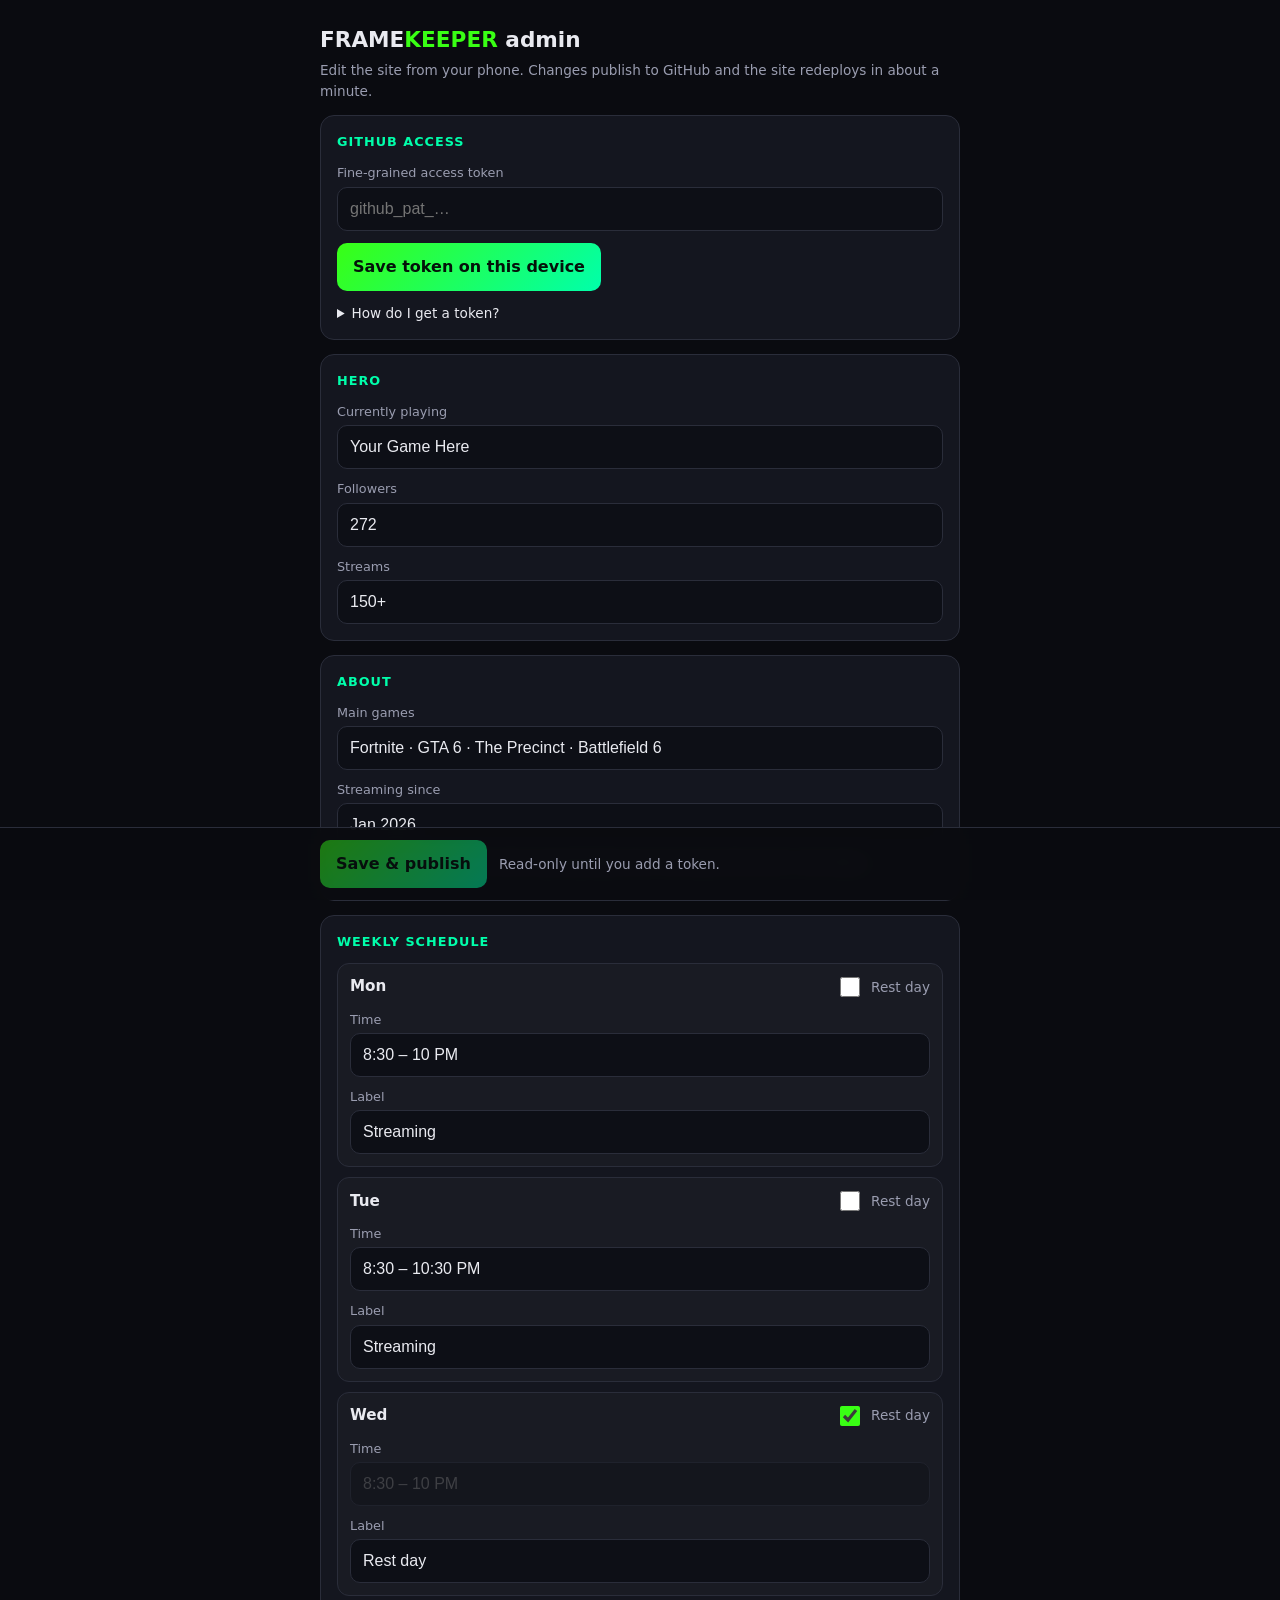
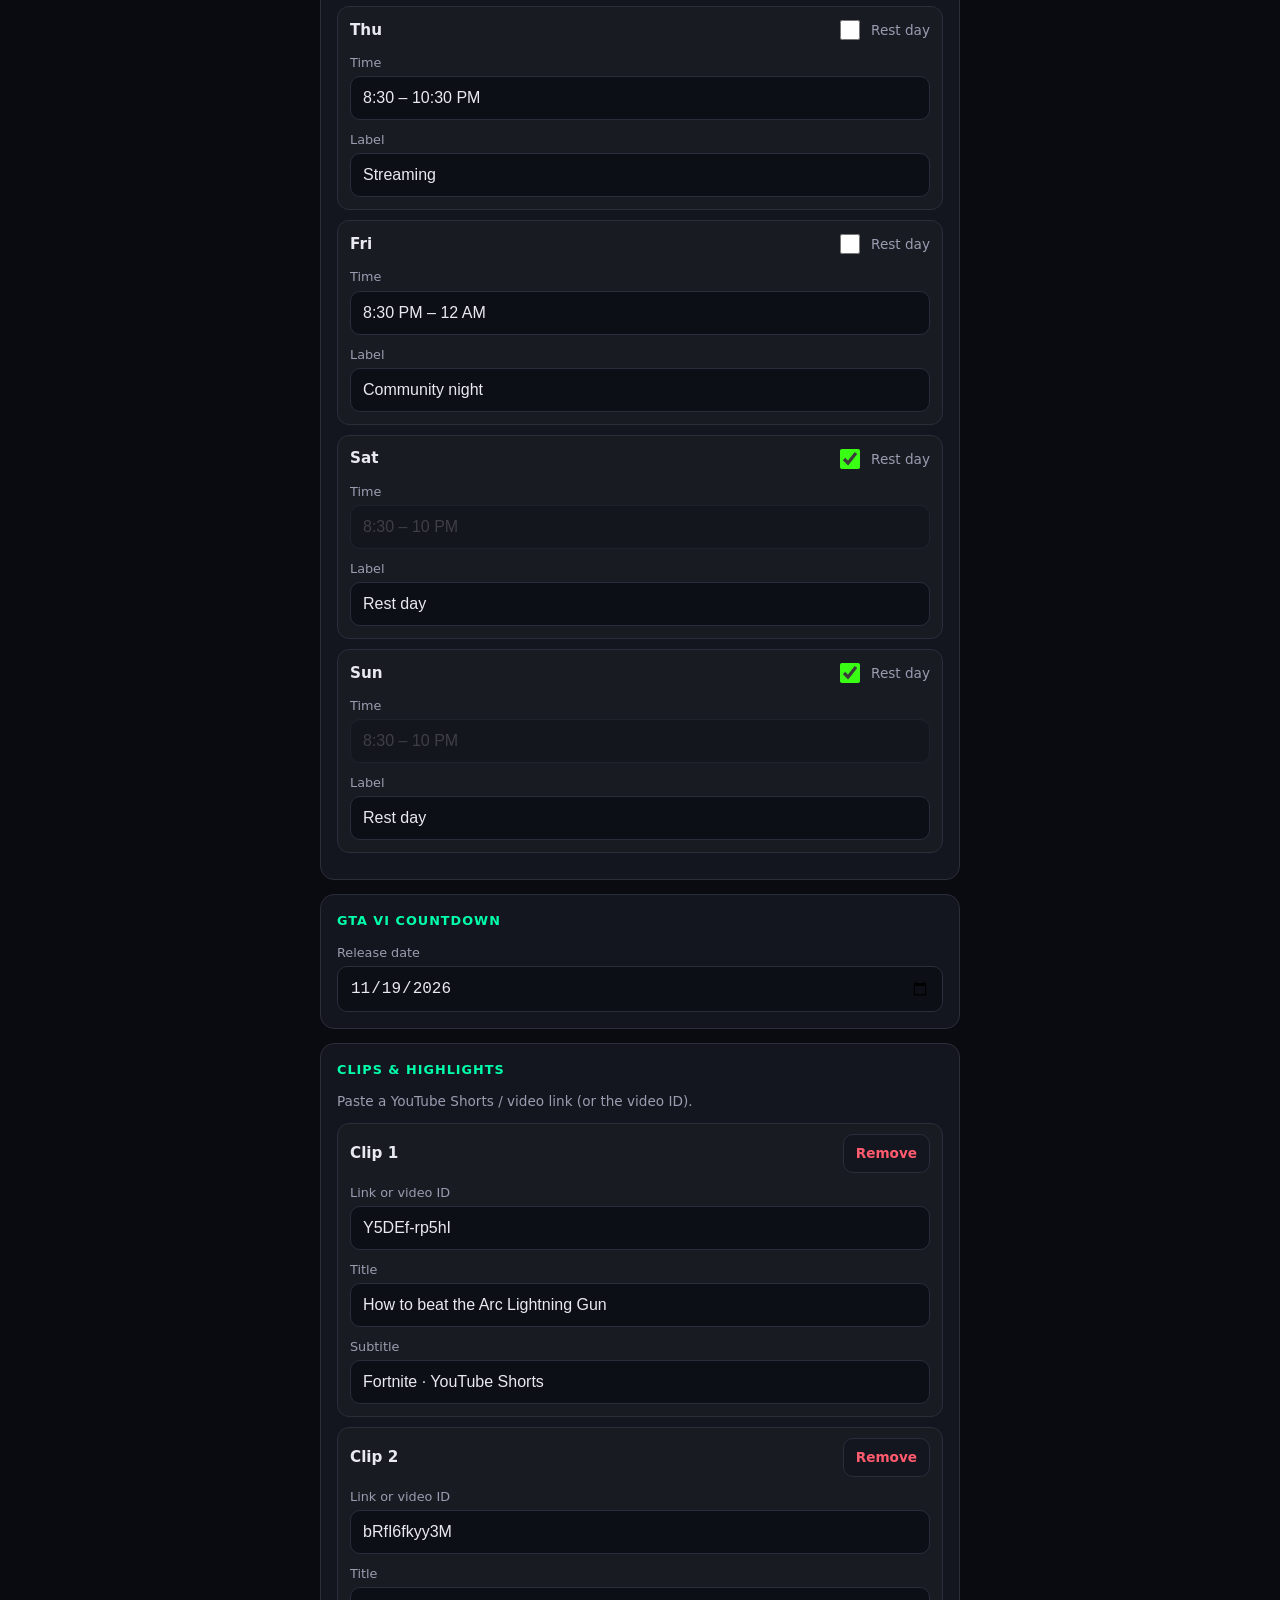
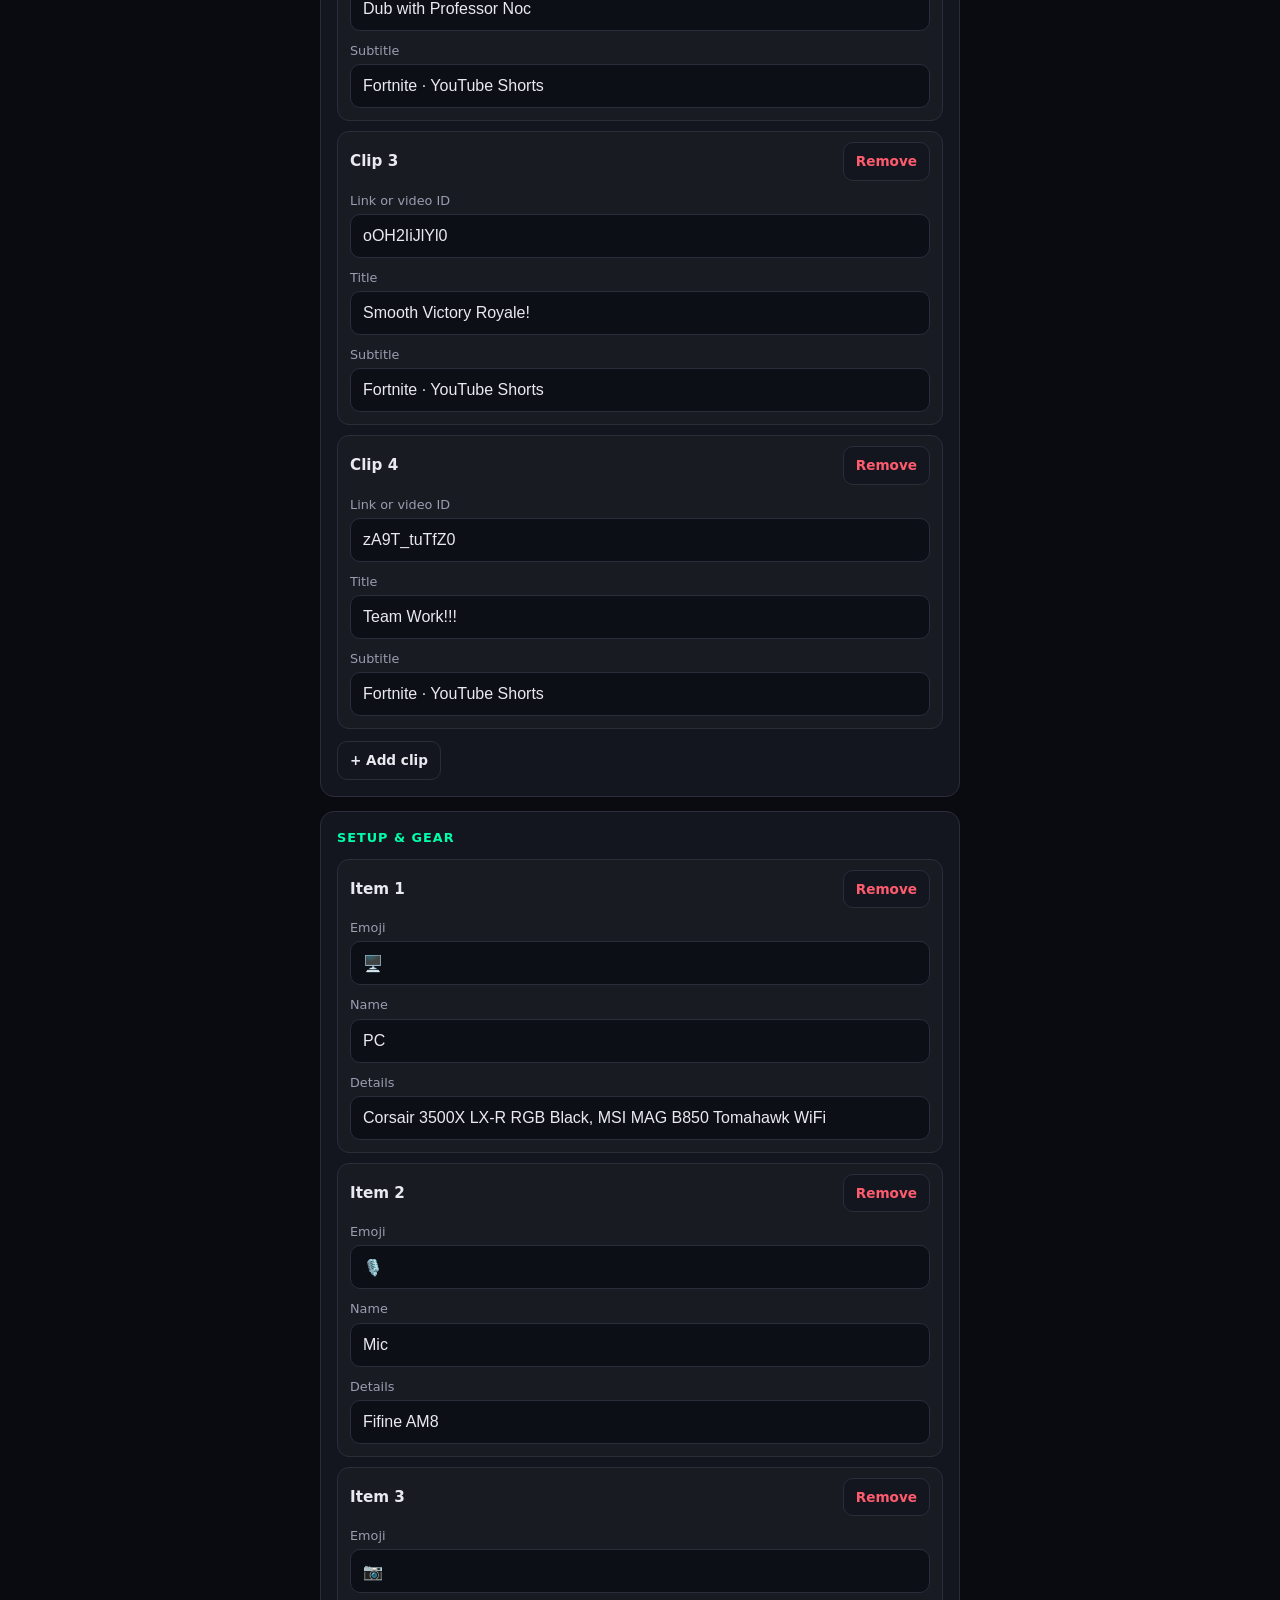
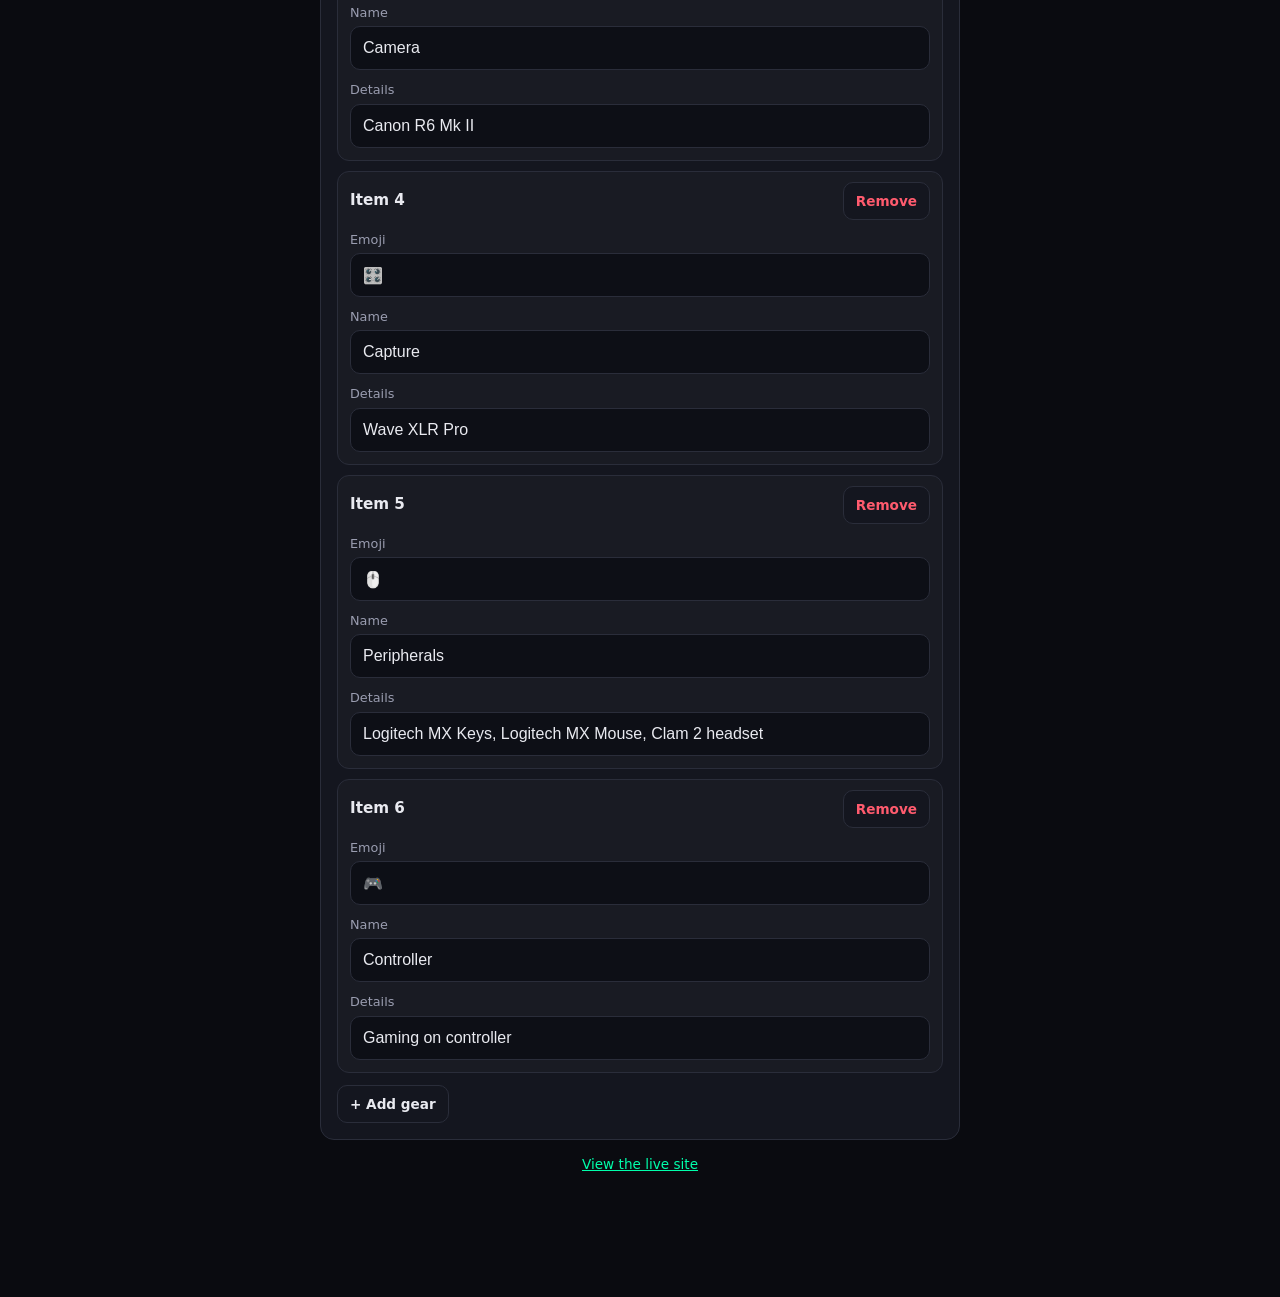
==== streamer-site/admin.html @ 4d2f7031 "Add phone admin page and data-driven content Move editable content (followers, schedule, games, clip" ====
<!DOCTYPE html>
<html lang="en">
<head>
<meta charset="UTF-8">
<meta name="viewport" content="width=device-width, initial-scale=1, viewport-fit=cover">
<meta name="robots" content="noindex, nofollow">
<meta name="theme-color" content="#0a0b10">
<meta name="apple-mobile-web-app-capable" content="yes">
<meta name="apple-mobile-web-app-title" content="FK Admin">
<link rel="icon" href="data:,">
<title>Framekeeper Admin</title>
<style>
  :root {
    --bg: #0a0b10; --card: #14161f; --border: #2a2d3a; --text: #e9eaf0; --dim: #9a9db0;
    --accent: #39ff14; --accent2: #00ffab; --danger: #ff5b6e;
  }
  * { box-sizing: border-box; }
  body {
    margin: 0; background: var(--bg); color: var(--text);
    font-family: system-ui, -apple-system, 'Segoe UI', Roboto, sans-serif; line-height: 1.5;
    padding: 16px 16px calc(110px + env(safe-area-inset-bottom));
  }
  main { max-width: 640px; margin: 0 auto; }
  h1 { font-size: 1.35rem; margin: 8px 0 4px; }
  h1 span { color: var(--accent); }
  h2 { font-size: 0.8rem; text-transform: uppercase; letter-spacing: 1px; color: var(--accent2); margin: 0 0 12px; }
  p.hint { color: var(--dim); font-size: 0.85rem; margin: 4px 0 12px; }
  section.card {
    background: var(--card); border: 1px solid var(--border); border-radius: 14px;
    padding: 16px; margin: 14px 0;
  }
  label { display: block; font-size: 0.8rem; color: var(--dim); margin: 10px 0 4px; }
  input[type=text], input[type=password], input[type=date] {
    width: 100%; padding: 12px; font-size: 16px; color: var(--text);
    background: #0d0f16; border: 1px solid var(--border); border-radius: 10px;
  }
  input:focus { outline: 2px solid var(--accent); outline-offset: 0; border-color: transparent; }
  input:disabled { opacity: 0.4; }
  .row {
    border: 1px solid var(--border); border-radius: 12px; padding: 10px 12px 12px; margin: 10px 0;
    background: rgba(255,255,255,0.02);
  }
  .row-head { display: flex; align-items: center; justify-content: space-between; gap: 10px; }
  .row-head strong { font-size: 0.95rem; }
  .toggle { display: flex; align-items: center; gap: 8px; font-size: 0.85rem; color: var(--dim); margin: 0; }
  .toggle input { width: 20px; height: 20px; accent-color: var(--accent); }
  button {
    font: inherit; font-weight: 600; border-radius: 10px; padding: 12px 16px; cursor: pointer;
    border: 1px solid var(--border); background: var(--card); color: var(--text);
  }
  button.primary { background: linear-gradient(135deg, var(--accent), var(--accent2)); color: #04120a; border: none; }
  button.small { padding: 8px 12px; font-size: 0.85rem; }
  button.danger { color: var(--danger); }
  button:disabled { opacity: 0.45; cursor: not-allowed; }
  .actions { display: flex; gap: 10px; flex-wrap: wrap; margin-top: 12px; }
  .bar {
    position: fixed; left: 0; right: 0; bottom: 0; z-index: 10;
    background: rgba(10,11,16,0.92); backdrop-filter: blur(10px);
    border-top: 1px solid var(--border);
    padding: 12px 16px calc(12px + env(safe-area-inset-bottom));
  }
  .bar-inner { max-width: 640px; margin: 0 auto; display: flex; gap: 12px; align-items: center; }
  .bar button { flex: 0 0 auto; }
  #status { flex: 1; font-size: 0.85rem; color: var(--dim); min-height: 1.2em; }
  #status.ok { color: var(--accent); }
  #status.err { color: var(--danger); }
  details { margin-top: 12px; color: var(--dim); font-size: 0.85rem; }
  details summary { cursor: pointer; color: var(--text); }
  details ol { padding-left: 20px; }
  a { color: var(--accent2); }
  [hidden] { display: none !important; }
</style>
</head>
<body>
<main>
  <h1>FRAME<span>KEEPER</span> admin</h1>
  <p class="hint">Edit the site from your phone. Changes publish to GitHub and the site redeploys in about a minute.</p>

  <section class="card" id="auth">
    <h2>GitHub access</h2>
    <div id="auth-signed-out">
      <label for="token">Fine-grained access token</label>
      <input type="password" id="token" autocomplete="off" autocapitalize="off" spellcheck="false" placeholder="github_pat_…">
      <div class="actions">
        <button class="primary" id="save-token" type="button">Save token on this device</button>
      </div>
      <details>
        <summary>How do I get a token?</summary>
        <ol>
          <li>On GitHub: Settings → Developer settings → Personal access tokens → Fine-grained tokens → Generate new token.</li>
          <li>Repository access: <em>Only select repositories</em> → Framekeeper.</li>
          <li>Permissions → Repository permissions → <em>Contents: Read and write</em>.</li>
          <li>Pick an expiration, generate, and paste it above. It is stored only in this browser.</li>
        </ol>
      </details>
    </div>
    <div id="auth-signed-in" hidden>
      <p class="hint" style="margin:0">Token saved on this device. You can publish changes.</p>
      <div class="actions">
        <button class="small danger" id="sign-out" type="button">Remove token</button>
        <button class="small" id="reload" type="button">Reload from GitHub</button>
      </div>
    </div>
  </section>

  <form id="editor" autocomplete="off" hidden>
    <section class="card">
      <h2>Hero</h2>
      <label for="currentlyPlaying">Currently playing</label>
      <input type="text" id="currentlyPlaying">
      <label for="followers">Followers</label>
      <input type="text" id="followers" inputmode="numeric">
      <label for="streams">Streams</label>
      <input type="text" id="streams">
    </section>

    <section class="card">
      <h2>About</h2>
      <label for="mainGames">Main games</label>
      <input type="text" id="mainGames">
      <label for="streamingSince">Streaming since</label>
      <input type="text" id="streamingSince">
      <p class="hint">The “Schedule” fact is built automatically from the days that aren’t rest days.</p>
    </section>

    <section class="card">
      <h2>Weekly schedule</h2>
      <div id="schedule"></div>
    </section>

    <section class="card">
      <h2>GTA VI countdown</h2>
      <label for="releaseDate">Release date</label>
      <input type="date" id="releaseDate">
    </section>

    <section class="card">
      <h2>Clips &amp; highlights</h2>
      <p class="hint">Paste a YouTube Shorts / video link (or the video ID).</p>
      <div id="clips"></div>
      <div class="actions"><button class="small" type="button" id="add-clip">+ Add clip</button></div>
    </section>

    <section class="card">
      <h2>Setup &amp; gear</h2>
      <div id="gear"></div>
      <div class="actions"><button class="small" type="button" id="add-gear">+ Add gear</button></div>
    </section>
  </form>

  <p class="hint" style="text-align:center"><a href="index.html">View the live site</a></p>
</main>

<div class="bar">
  <div class="bar-inner">
    <button class="primary" id="publish" type="button" disabled>Save &amp; publish</button>
    <div id="status" role="status" aria-live="polite"></div>
  </div>
</div>

<script>
const CONFIG = {
  owner: 'rubylaken-sudo',
  repo: 'Framekeeper',
  branch: 'main',
  path: 'streamer-site/site-data.json'
};
const TOKEN_KEY = 'fk_admin_token';
const API_URL = `https://api.github.com/repos/${CONFIG.owner}/${CONFIG.repo}/contents/${CONFIG.path}`;
const DAYS = ['Mon', 'Tue', 'Wed', 'Thu', 'Fri', 'Sat', 'Sun'];

const $ = (id) => document.getElementById(id);
let data = null;

function getToken() {
  try { return localStorage.getItem(TOKEN_KEY) || ''; } catch (e) { return ''; }
}
function setToken(value) {
  try {
    if (value) localStorage.setItem(TOKEN_KEY, value); else localStorage.removeItem(TOKEN_KEY);
  } catch (e) { /* storage unavailable */ }
}

function setStatus(message, kind) {
  const el = $('status');
  el.textContent = message || '';
  el.className = kind || '';
}

function b64encode(text) {
  const bytes = new TextEncoder().encode(text);
  let bin = '';
  bytes.forEach((b) => { bin += String.fromCharCode(b); });
  return btoa(bin);
}
function b64decode(b64) {
  const bin = atob(b64.replace(/\s/g, ''));
  const bytes = Uint8Array.from(bin, (c) => c.charCodeAt(0));
  return new TextDecoder().decode(bytes);
}

function ghHeaders(token) {
  return {
    Accept: 'application/vnd.github+json',
    Authorization: `Bearer ${token}`,
    'X-GitHub-Api-Version': '2022-11-28'
  };
}

async function explainError(res) {
  if (res.status === 401) return 'GitHub rejected the token (expired or wrong). Remove it and add a new one.';
  if (res.status === 403 || res.status === 404) {
    return 'The token can’t access this repo. It needs “Contents: Read and write” on Framekeeper.';
  }
  if (res.status === 409 || res.status === 422) return 'The file changed on GitHub. Reload and try again.';
  return `GitHub error ${res.status}.`;
}

async function fetchFromGitHub(token) {
  const res = await fetch(`${API_URL}?ref=${CONFIG.branch}`, { headers: ghHeaders(token), cache: 'no-store' });
  if (!res.ok) throw new Error(await explainError(res));
  const file = await res.json();
  return JSON.parse(b64decode(file.content));
}

async function fetchPublic() {
  const res = await fetch('site-data.json', { cache: 'no-store' });
  if (!res.ok) throw new Error('Could not load site-data.json.');
  return res.json();
}

/* ---------- form <-> data ---------- */

function rowShell(title) {
  const row = document.createElement('div');
  row.className = 'row';
  const head = document.createElement('div');
  head.className = 'row-head';
  const strong = document.createElement('strong');
  strong.textContent = title;
  head.append(strong);
  row.append(head);
  return { row, head };
}

function field(labelText, value, attrs = {}) {
  const wrap = document.createElement('div');
  const label = document.createElement('label');
  label.textContent = labelText;
  const input = document.createElement('input');
  input.type = 'text';
  input.value = value || '';
  Object.entries(attrs).forEach(([k, v]) => input.setAttribute(k, v));
  wrap.append(label, input);
  return { wrap, input };
}

function renderSchedule(days) {
  const host = $('schedule');
  host.replaceChildren();
  DAYS.forEach((name) => {
    const d = days.find((x) => x.day === name) || { day: name, time: '', tag: 'Streaming', off: true };
    const { row, head } = rowShell(name);
    row.dataset.day = name;

    const toggleLabel = document.createElement('label');
    toggleLabel.className = 'toggle';
    const off = document.createElement('input');
    off.type = 'checkbox';
    off.checked = !!d.off;
    off.dataset.role = 'off';
    toggleLabel.append(off, document.createTextNode('Rest day'));
    head.append(toggleLabel);

    const time = field('Time', d.off ? '' : d.time, { 'data-role': 'time', placeholder: '8:30 – 10 PM' });
    const tag = field('Label', d.tag || (d.off ? 'Rest day' : 'Streaming'), { 'data-role': 'tag' });
    const sync = () => { time.input.disabled = off.checked; };
    off.addEventListener('change', sync);
    sync();
    row.append(time.wrap, tag.wrap);
    host.append(row);
  });
}

function renderClips(clips) {
  const host = $('clips');
  host.replaceChildren();
  clips.forEach((c) => addClipRow(c));
}

function addClipRow(c = { id: '', title: '', label: 'Fortnite · YouTube Shorts' }) {
  const host = $('clips');
  const { row, head } = rowShell(`Clip ${host.children.length + 1}`);
  row.dataset.kind = 'clip';
  const remove = document.createElement('button');
  remove.type = 'button';
  remove.className = 'small danger';
  remove.textContent = 'Remove';
  remove.addEventListener('click', () => { row.remove(); renumber(host, 'Clip'); });
  head.append(remove);

  const link = field('Link or video ID', c.id, { 'data-role': 'id', placeholder: 'https://youtube.com/shorts/…', inputmode: 'url', autocapitalize: 'off' });
  const title = field('Title', c.title, { 'data-role': 'title' });
  const label = field('Subtitle', c.label, { 'data-role': 'label' });
  row.append(link.wrap, title.wrap, label.wrap);
  host.append(row);
}

function addGearRow(g = { icon: '🎮', name: '', text: '' }) {
  const host = $('gear');
  const { row, head } = rowShell(`Item ${host.children.length + 1}`);
  row.dataset.kind = 'gear';
  const remove = document.createElement('button');
  remove.type = 'button';
  remove.className = 'small danger';
  remove.textContent = 'Remove';
  remove.addEventListener('click', () => { row.remove(); renumber(host, 'Item'); });
  head.append(remove);

  row.append(
    field('Emoji', g.icon, { 'data-role': 'icon' }).wrap,
    field('Name', g.name, { 'data-role': 'name' }).wrap,
    field('Details', g.text, { 'data-role': 'text' }).wrap
  );
  host.append(row);
}

function renumber(host, prefix) {
  Array.from(host.children).forEach((row, i) => {
    row.querySelector('.row-head strong').textContent = `${prefix} ${i + 1}`;
  });
}

function renderGear(items) {
  $('gear').replaceChildren();
  items.forEach((g) => addGearRow(g));
}

function fillForm(d) {
  $('currentlyPlaying').value = d.currentlyPlaying || '';
  $('followers').value = (d.stats && d.stats.followers) || '';
  $('streams').value = (d.stats && d.stats.streams) || '';
  $('mainGames').value = (d.facts && d.facts.mainGames) || '';
  $('streamingSince').value = (d.facts && d.facts.streamingSince) || '';
  $('releaseDate').value = (d.gta6 && d.gta6.releaseDate) || '';
  renderSchedule(d.schedule || []);
  renderClips(d.clips || []);
  renderGear(d.gear || []);
}

function parseVideoId(input) {
  const value = input.trim();
  if (!value) return '';
  const patterns = [
    /youtube\.com\/shorts\/([\w-]{6,})/i,
    /[?&]v=([\w-]{6,})/i,
    /youtu\.be\/([\w-]{6,})/i
  ];
  for (const p of patterns) {
    const m = value.match(p);
    if (m) return m[1];
  }
  return /^[\w-]{6,}$/.test(value) ? value : '';
}

function collectForm() {
  const schedule = Array.from($('schedule').children).map((row) => {
    const off = row.querySelector('[data-role=off]').checked;
    const time = row.querySelector('[data-role=time]').value.trim();
    const tag = row.querySelector('[data-role=tag]').value.trim();
    return {
      day: row.dataset.day,
      time: off ? 'Off' : time,
      tag: tag || (off ? 'Rest day' : 'Streaming'),
      off
    };
  });

  const clips = [];
  const badClips = [];
  Array.from($('clips').children).forEach((row, i) => {
    const raw = row.querySelector('[data-role=id]').value;
    const title = row.querySelector('[data-role=title]').value.trim();
    const label = row.querySelector('[data-role=label]').value.trim();
    if (!raw.trim() && !title) return;
    const id = parseVideoId(raw);
    if (!id) { badClips.push(i + 1); return; }
    clips.push({ id, title: title || 'Untitled clip', label: label || 'YouTube Shorts' });
  });

  const gear = [];
  Array.from($('gear').children).forEach((row) => {
    const name = row.querySelector('[data-role=name]').value.trim();
    const text = row.querySelector('[data-role=text]').value.trim();
    const icon = row.querySelector('[data-role=icon]').value.trim();
    if (!name && !text) return;
    gear.push({ icon: icon || '🎮', name, text });
  });

  return {
    result: {
      currentlyPlaying: $('currentlyPlaying').value.trim(),
      stats: { followers: $('followers').value.trim(), streams: $('streams').value.trim() },
      facts: { mainGames: $('mainGames').value.trim(), streamingSince: $('streamingSince').value.trim() },
      schedule,
      gta6: { releaseDate: $('releaseDate').value },
      clips,
      gear
    },
    badClips
  };
}

/* ---------- publish ---------- */

async function publish() {
  const token = getToken();
  if (!token) { setStatus('Add your GitHub token first.', 'err'); return; }

  const { result, badClips } = collectForm();
  if (badClips.length) { setStatus(`Clip ${badClips.join(', ')}: couldn’t find a video ID in that link.`, 'err'); return; }
  if (!result.stats.followers) { setStatus('Followers can’t be empty.', 'err'); return; }
  if (!result.gta6.releaseDate) { setStatus('Pick a GTA VI release date.', 'err'); return; }

  const button = $('publish');
  button.disabled = true;
  setStatus('Publishing…');
  try {
    const current = await fetch(`${API_URL}?ref=${CONFIG.branch}`, { headers: ghHeaders(token), cache: 'no-store' });
    if (!current.ok) throw new Error(await explainError(current));
    const { sha } = await current.json();

    const body = {
      message: 'Update site content from phone admin',
      content: b64encode(JSON.stringify(result, null, 2) + '\n'),
      sha,
      branch: CONFIG.branch
    };
    const put = await fetch(API_URL, {
      method: 'PUT',
      headers: { ...ghHeaders(token), 'Content-Type': 'application/json' },
      body: JSON.stringify(body)
    });
    if (!put.ok) throw new Error(await explainError(put));
    data = result;
    setStatus('Published. The site updates in about a minute.', 'ok');
  } catch (err) {
    setStatus(err.message || 'Something went wrong.', 'err');
  } finally {
    button.disabled = !getToken();
  }
}

/* ---------- boot ---------- */

function showAuth() {
  const has = !!getToken();
  $('auth-signed-in').hidden = !has;
  $('auth-signed-out').hidden = has;
  $('publish').disabled = !has;
}

async function load() {
  setStatus('Loading…');
  try {
    data = getToken() ? await fetchFromGitHub(getToken()) : await fetchPublic();
    fillForm(data);
    $('editor').hidden = false;
    setStatus(getToken() ? '' : 'Read-only until you add a token.');
  } catch (err) {
    setStatus(err.message || 'Could not load content.', 'err');
    if (getToken()) {
      try { data = await fetchPublic(); fillForm(data); $('editor').hidden = false; } catch (e) { /* ignore */ }
    }
  }
}

$('save-token').addEventListener('click', () => {
  const value = $('token').value.trim();
  if (!value) { setStatus('Paste your token first.', 'err'); return; }
  setToken(value);
  $('token').value = '';
  showAuth();
  load();
});
$('sign-out').addEventListener('click', () => {
  setToken('');
  showAuth();
  setStatus('Token removed from this device.');
});
$('reload').addEventListener('click', load);
$('publish').addEventListener('click', publish);
$('add-clip').addEventListener('click', () => addClipRow());
$('add-gear').addEventListener('click', () => addGearRow());
$('editor').addEventListener('submit', (e) => e.preventDefault());

showAuth();
load();
</script>
</body>
</html>
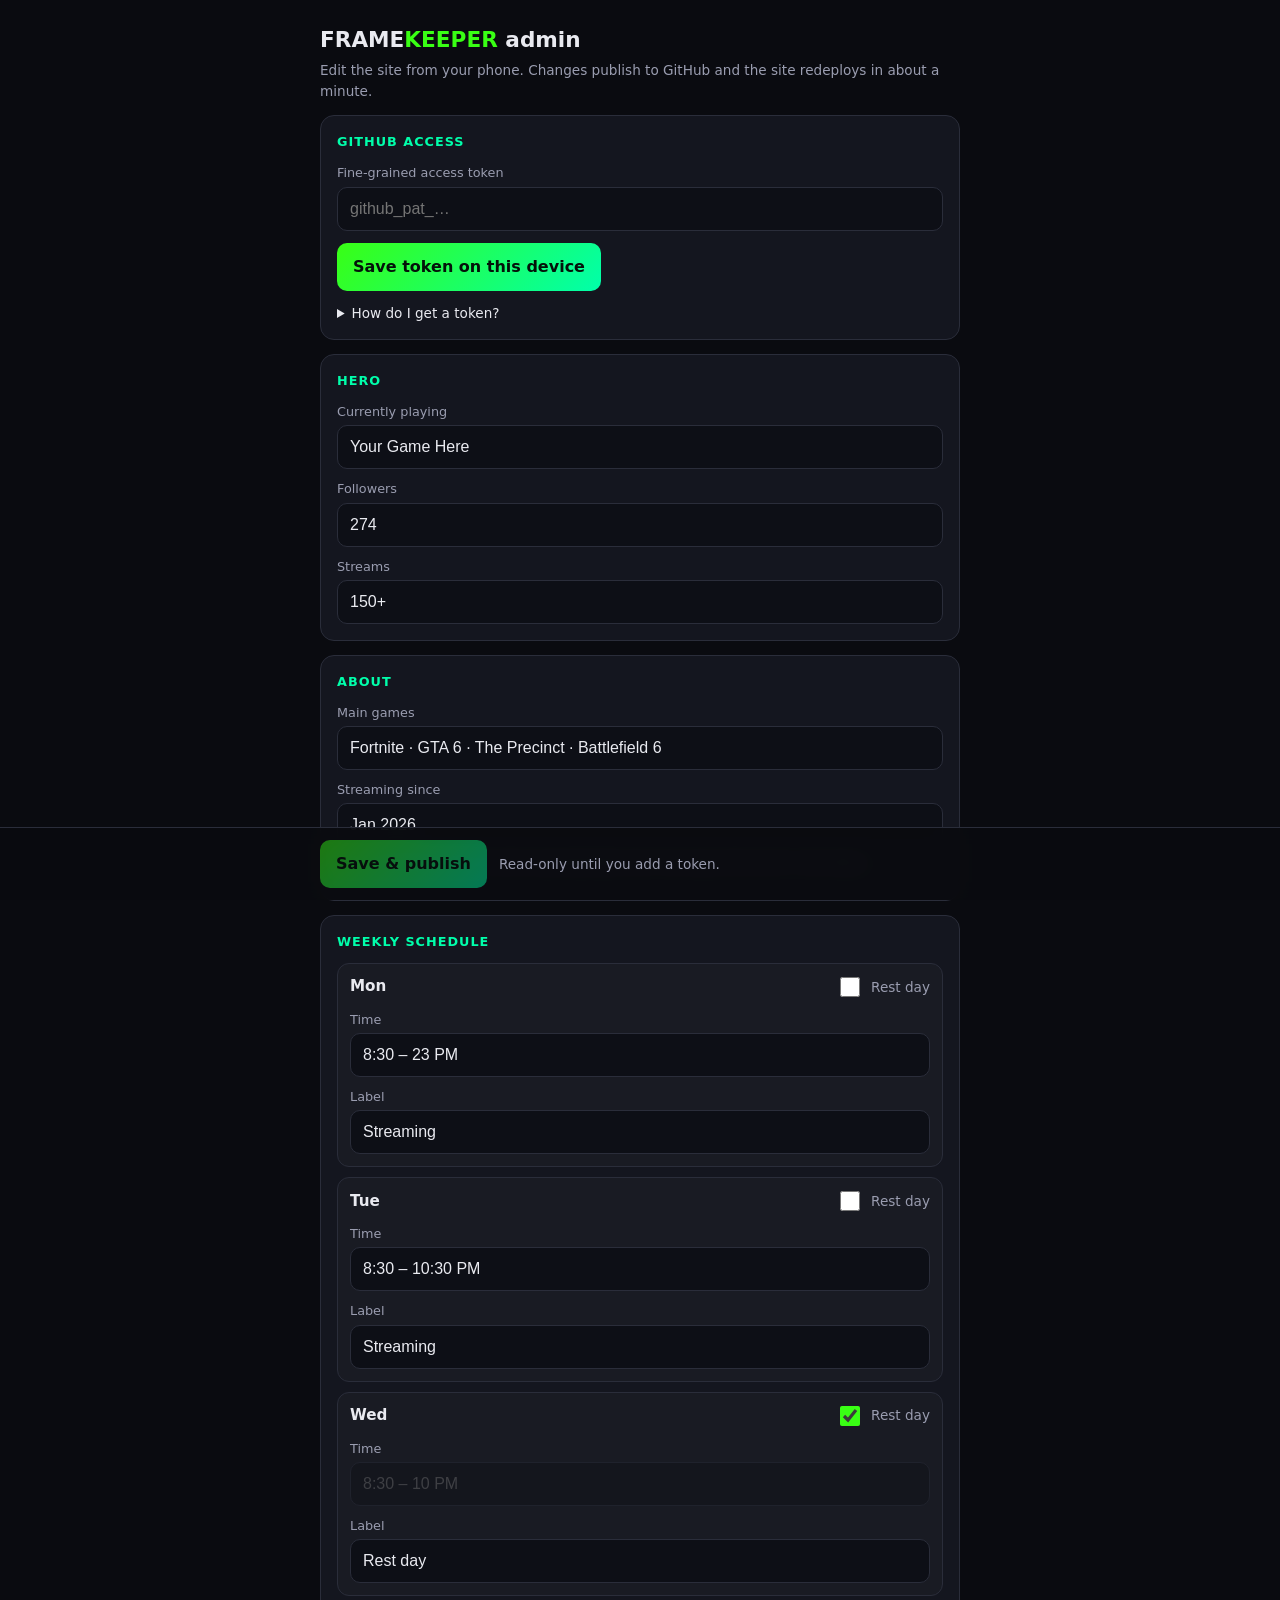
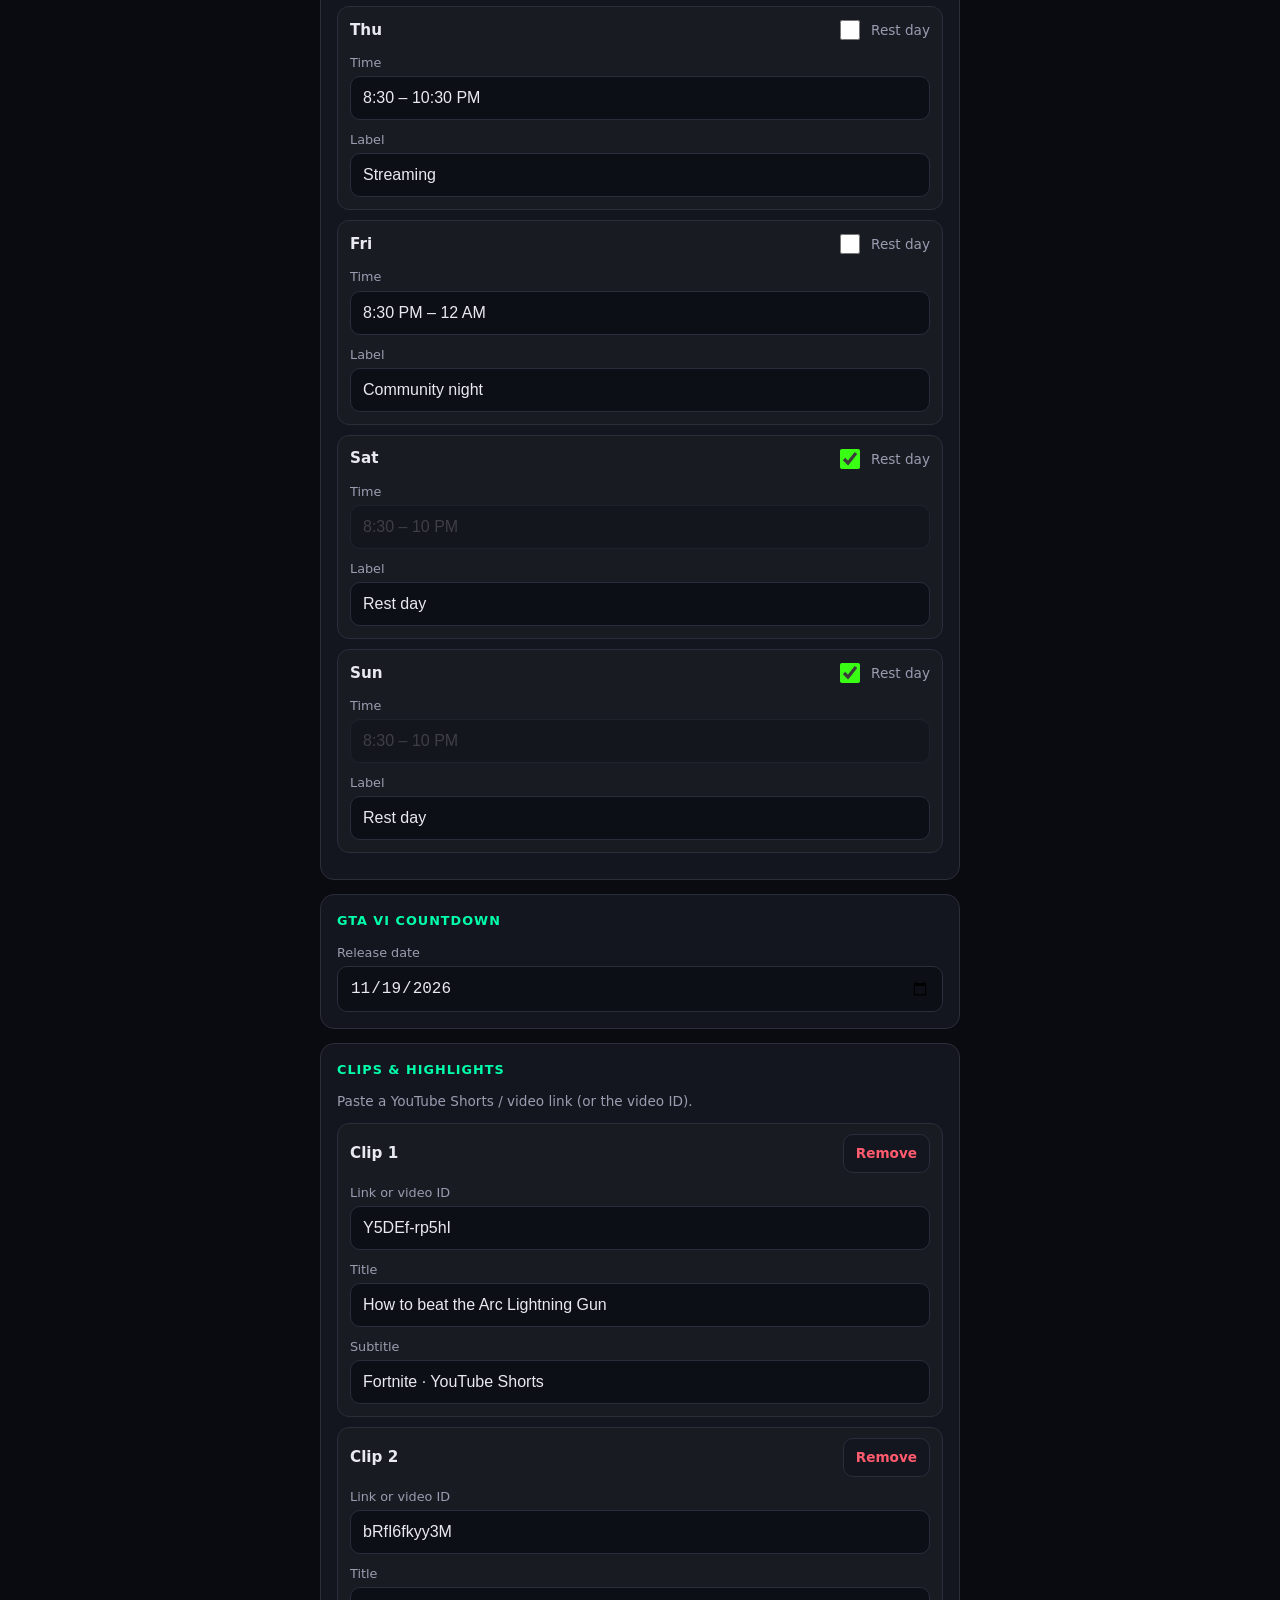
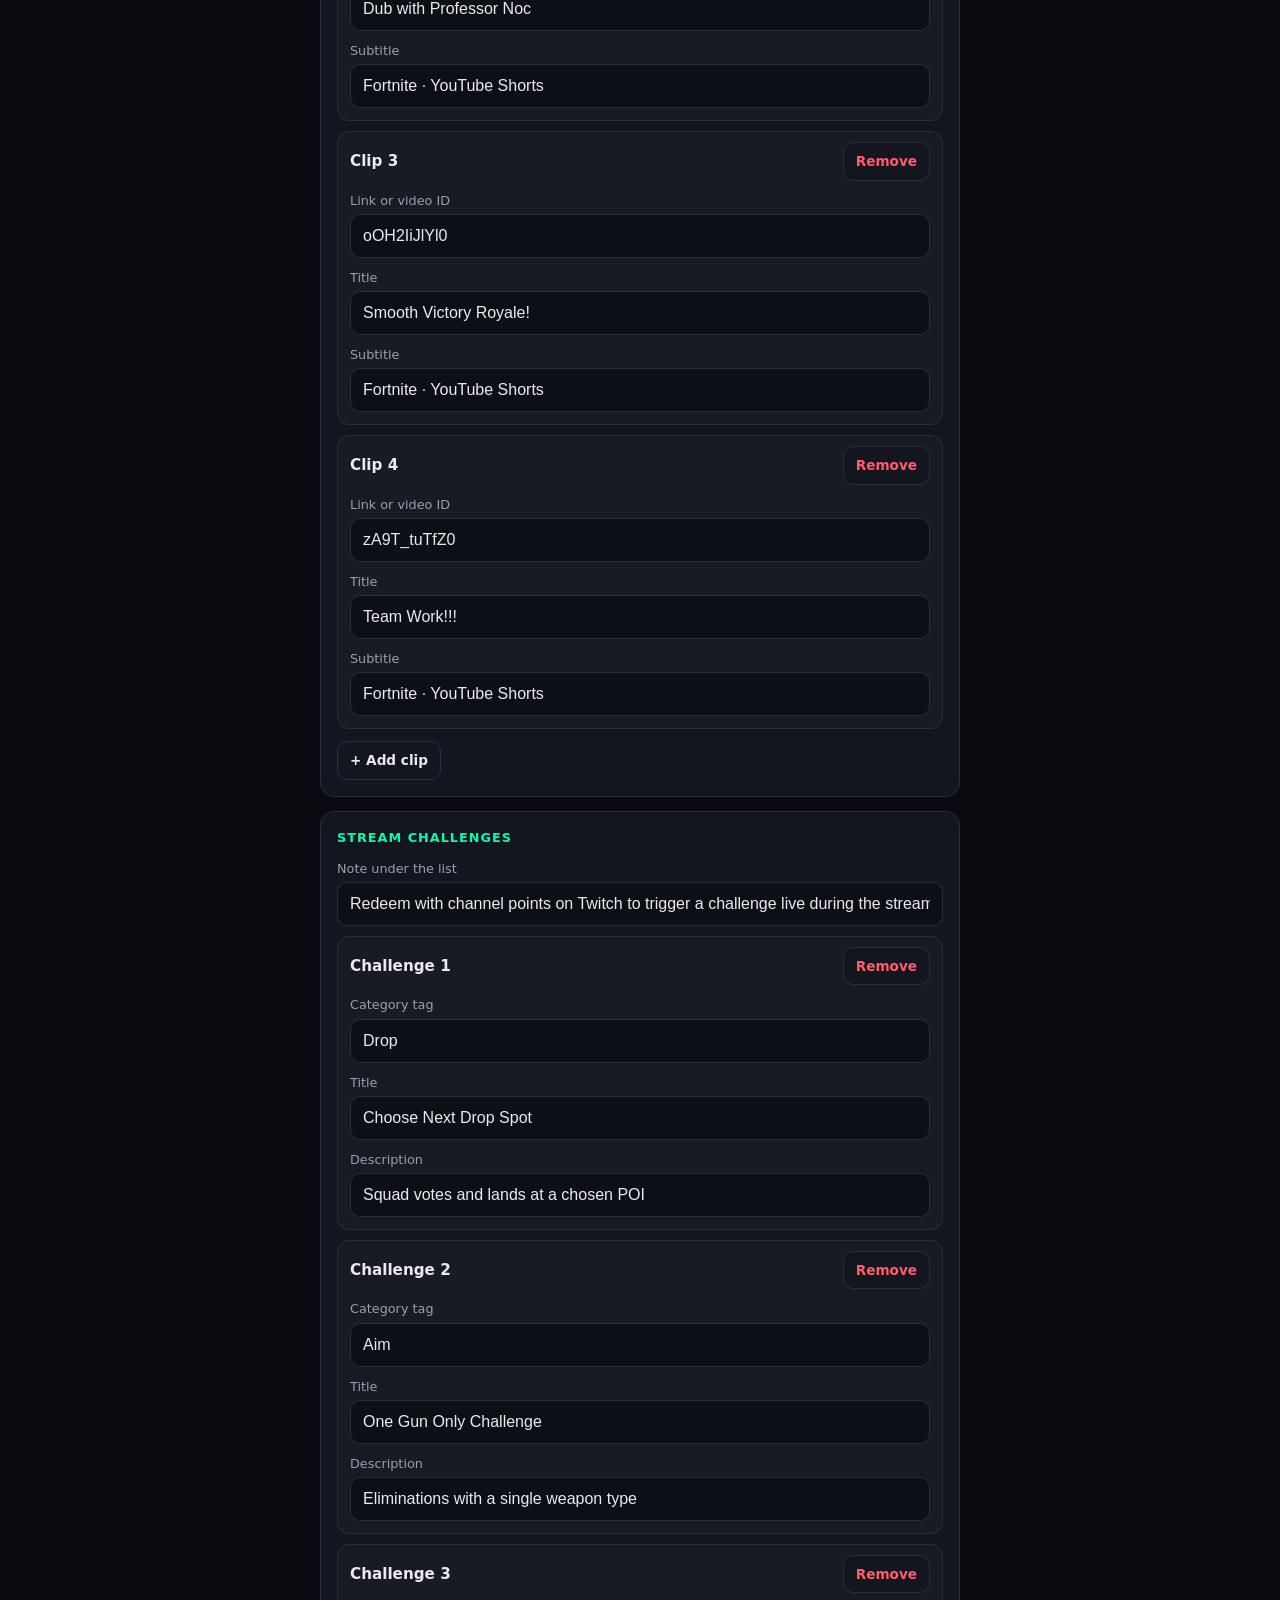
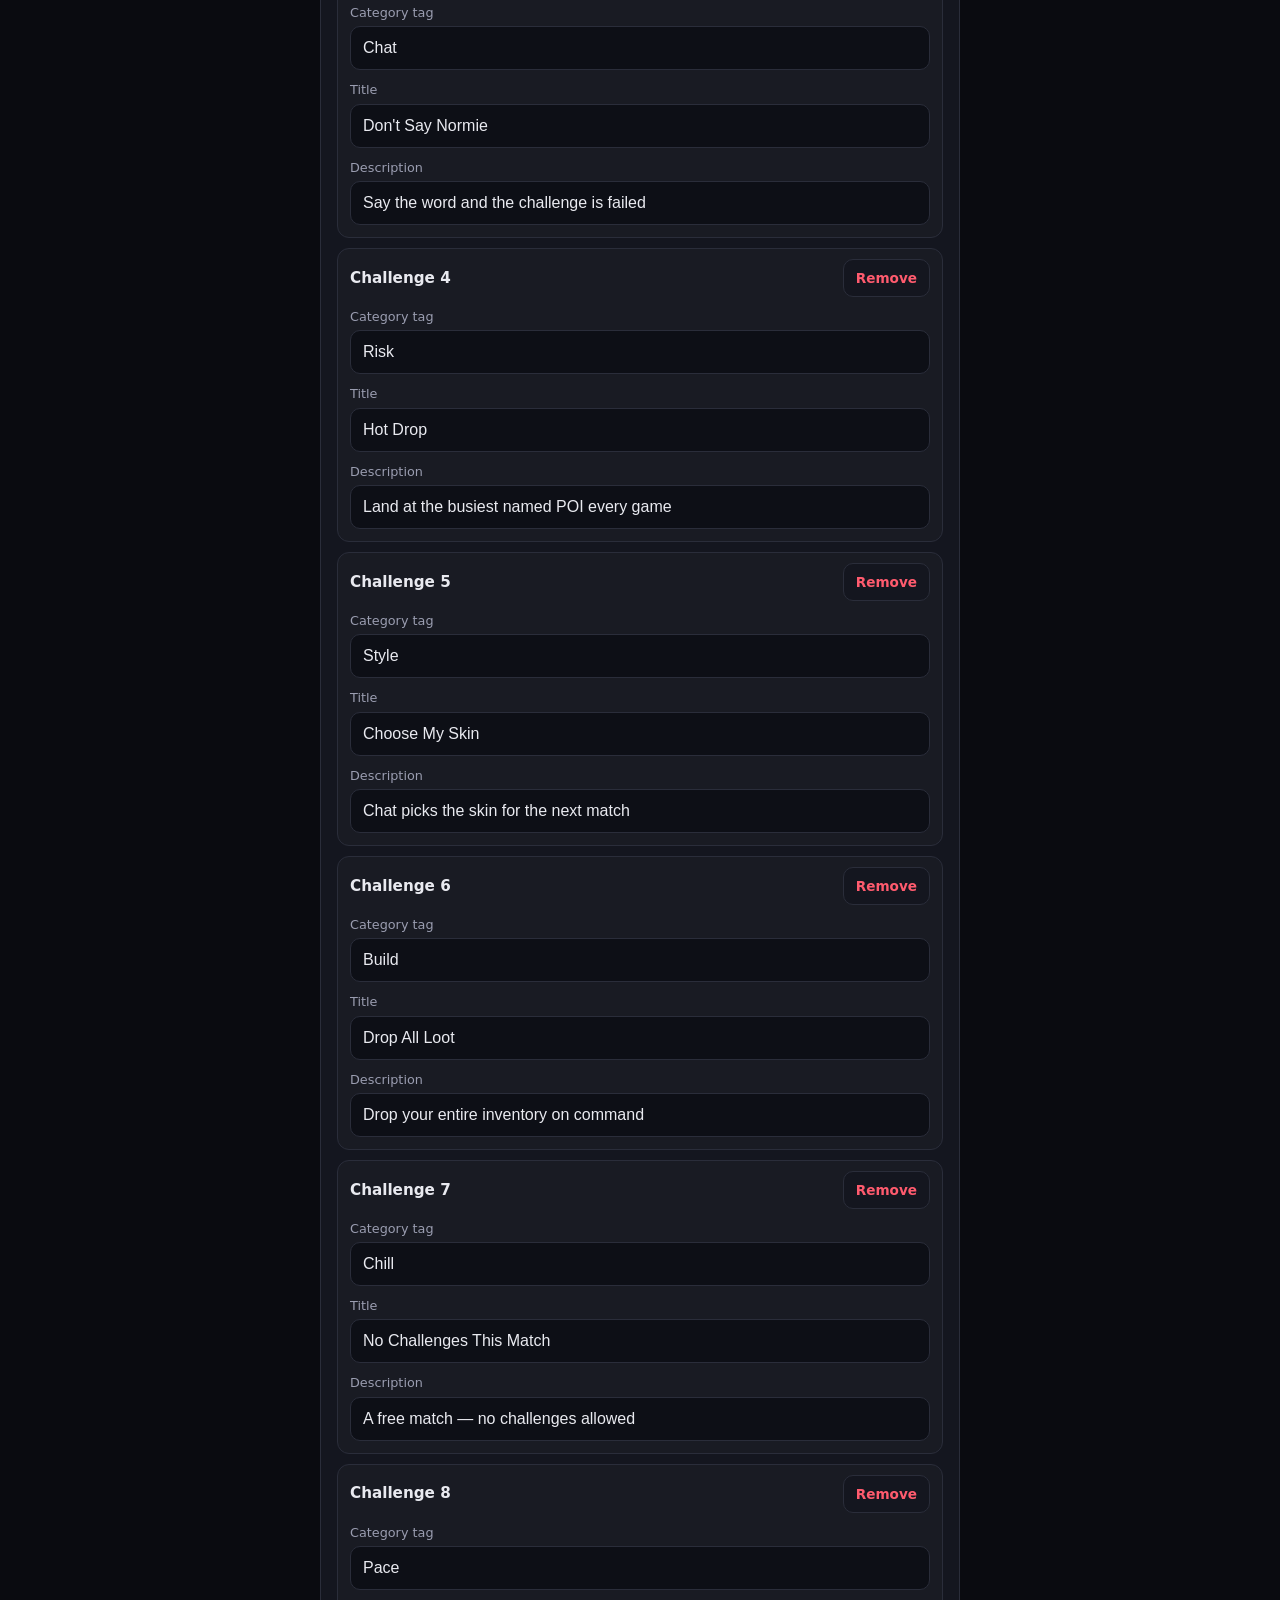
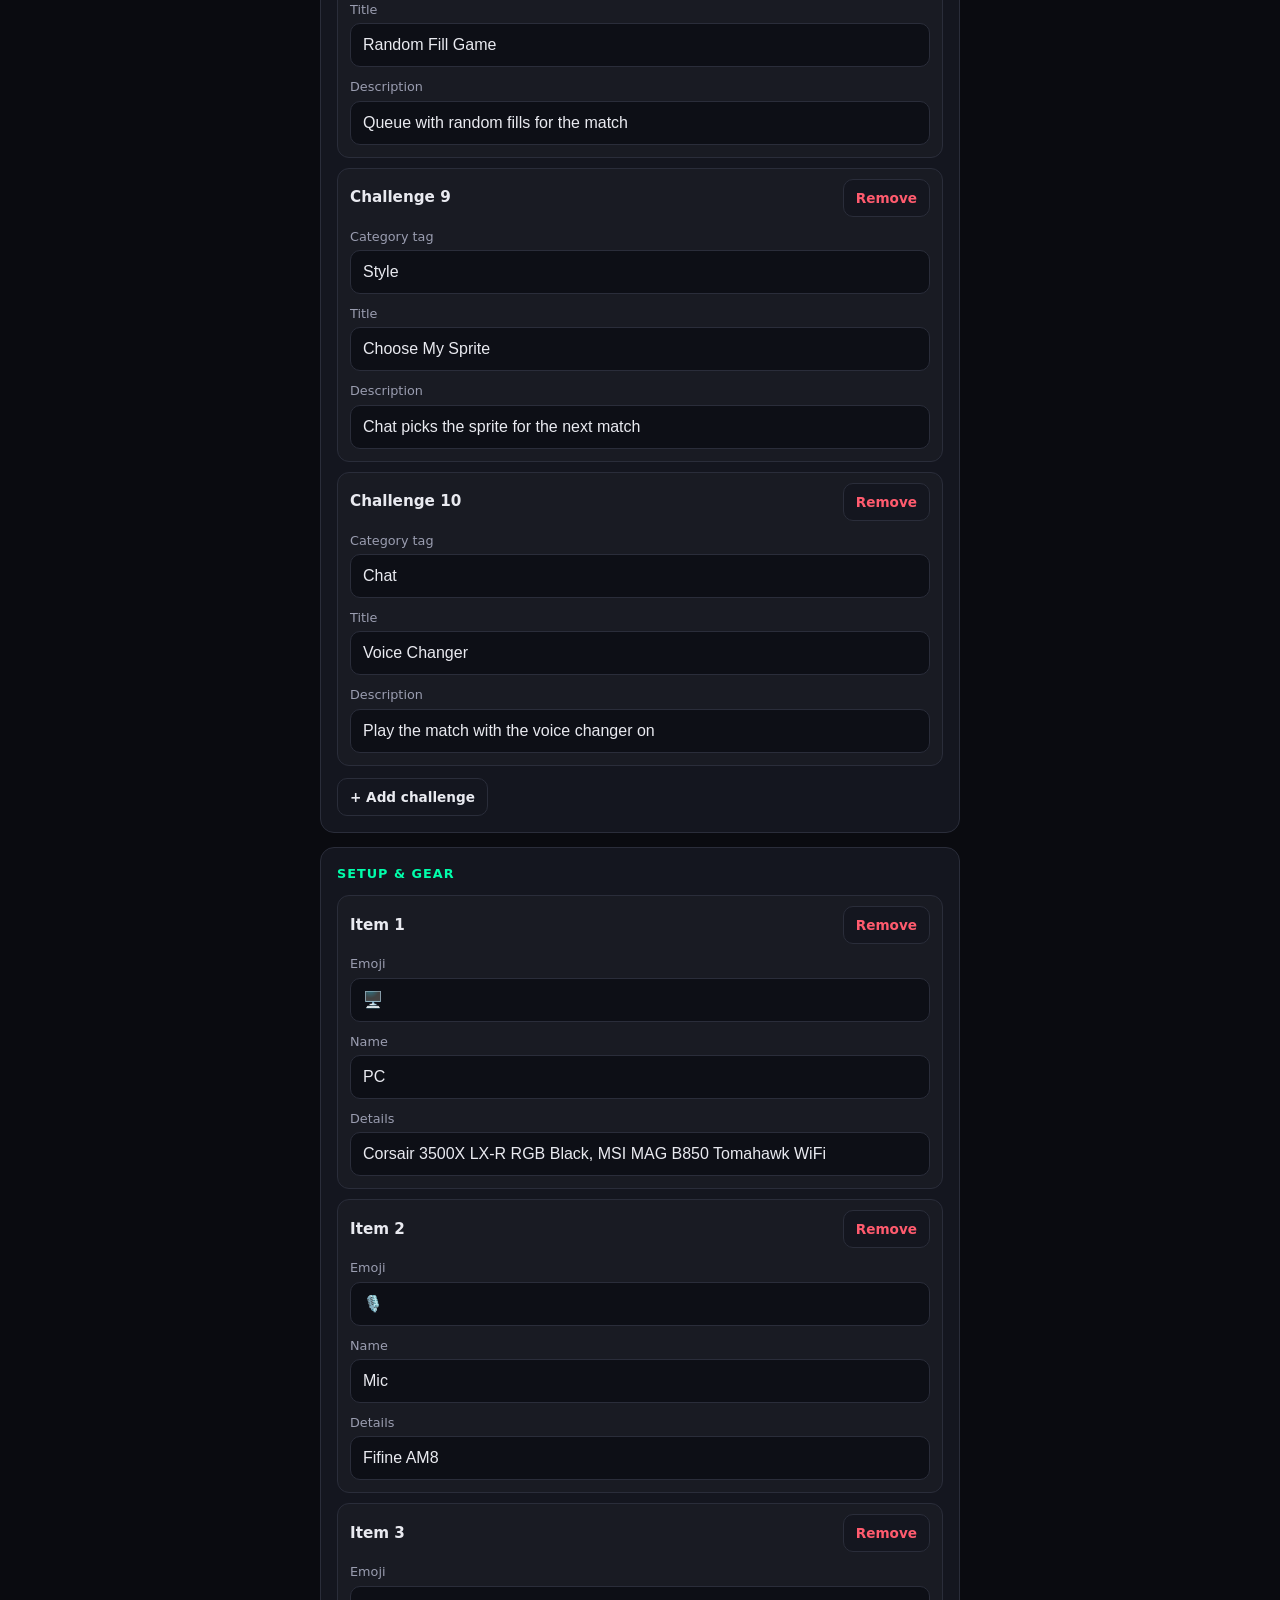
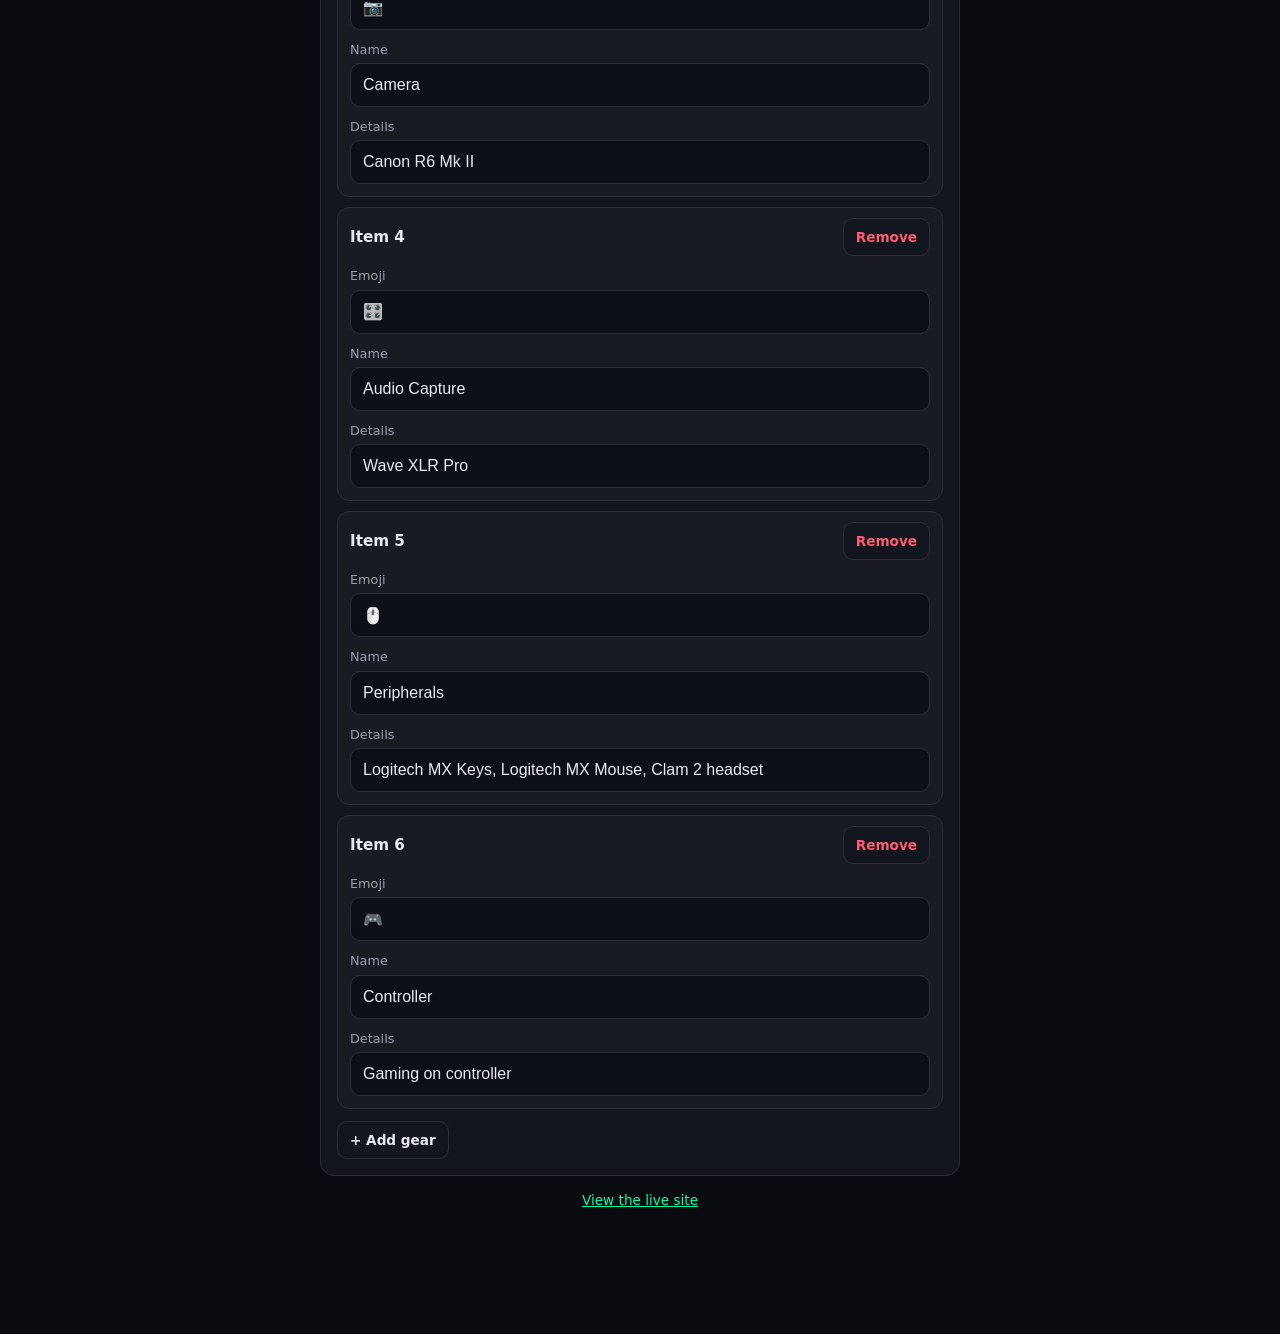
==== commit 5253b5bd: "Make Stream Challenges editable from the admin page Move the challenge list and note into site-data." ====
--- a/streamer-site/admin.html
+++ b/streamer-site/admin.html
@@ -142,6 +142,14 @@
     </section>
 
     <section class="card">
+      <h2>Stream challenges</h2>
+      <label for="challengeNote">Note under the list</label>
+      <input type="text" id="challengeNote">
+      <div id="challenges"></div>
+      <div class="actions"><button class="small" type="button" id="add-challenge">+ Add challenge</button></div>
+    </section>
+
+    <section class="card">
       <h2>Setup &amp; gear</h2>
       <div id="gear"></div>
       <div class="actions"><button class="small" type="button" id="add-gear">+ Add gear</button></div>
@@ -306,6 +314,30 @@
   host.append(row);
 }
 
+function addChallengeRow(c = { tag: '', title: '', desc: '' }) {
+  const host = $('challenges');
+  const { row, head } = rowShell(`Challenge ${host.children.length + 1}`);
+  row.dataset.kind = 'challenge';
+  const remove = document.createElement('button');
+  remove.type = 'button';
+  remove.className = 'small danger';
+  remove.textContent = 'Remove';
+  remove.addEventListener('click', () => { row.remove(); renumber(host, 'Challenge'); });
+  head.append(remove);
+
+  row.append(
+    field('Category tag', c.tag, { 'data-role': 'tag', placeholder: 'Drop, Aim, Chat…' }).wrap,
+    field('Title', c.title, { 'data-role': 'title' }).wrap,
+    field('Description', c.desc, { 'data-role': 'desc' }).wrap
+  );
+  host.append(row);
+}
+
+function renderChallenges(items) {
+  $('challenges').replaceChildren();
+  items.forEach((c) => addChallengeRow(c));
+}
+
 function addGearRow(g = { icon: '🎮', name: '', text: '' }) {
   const host = $('gear');
   const { row, head } = rowShell(`Item ${host.children.length + 1}`);
@@ -345,6 +377,8 @@
   $('releaseDate').value = (d.gta6 && d.gta6.releaseDate) || '';
   renderSchedule(d.schedule || []);
   renderClips(d.clips || []);
+  $('challengeNote').value = d.challengeNote || '';
+  renderChallenges(d.challenges || []);
   renderGear(d.gear || []);
 }
 
@@ -388,6 +422,15 @@
     clips.push({ id, title: title || 'Untitled clip', label: label || 'YouTube Shorts' });
   });
 
+  const challenges = [];
+  Array.from($('challenges').children).forEach((row) => {
+    const tag = row.querySelector('[data-role=tag]').value.trim();
+    const title = row.querySelector('[data-role=title]').value.trim();
+    const desc = row.querySelector('[data-role=desc]').value.trim();
+    if (!title && !desc) return;
+    challenges.push({ tag: tag || 'Chat', title, desc });
+  });
+
   const gear = [];
   Array.from($('gear').children).forEach((row) => {
     const name = row.querySelector('[data-role=name]').value.trim();
@@ -399,12 +442,15 @@
 
   return {
     result: {
+      ...data,
       currentlyPlaying: $('currentlyPlaying').value.trim(),
       stats: { followers: $('followers').value.trim(), streams: $('streams').value.trim() },
       facts: { mainGames: $('mainGames').value.trim(), streamingSince: $('streamingSince').value.trim() },
       schedule,
       gta6: { releaseDate: $('releaseDate').value },
       clips,
+      challengeNote: $('challengeNote').value.trim(),
+      challenges,
       gear
     },
     badClips
@@ -491,6 +537,7 @@
 $('reload').addEventListener('click', load);
 $('publish').addEventListener('click', publish);
 $('add-clip').addEventListener('click', () => addClipRow());
+$('add-challenge').addEventListener('click', () => addChallengeRow());
 $('add-gear').addEventListener('click', () => addGearRow());
 $('editor').addEventListener('submit', (e) => e.preventDefault());
 
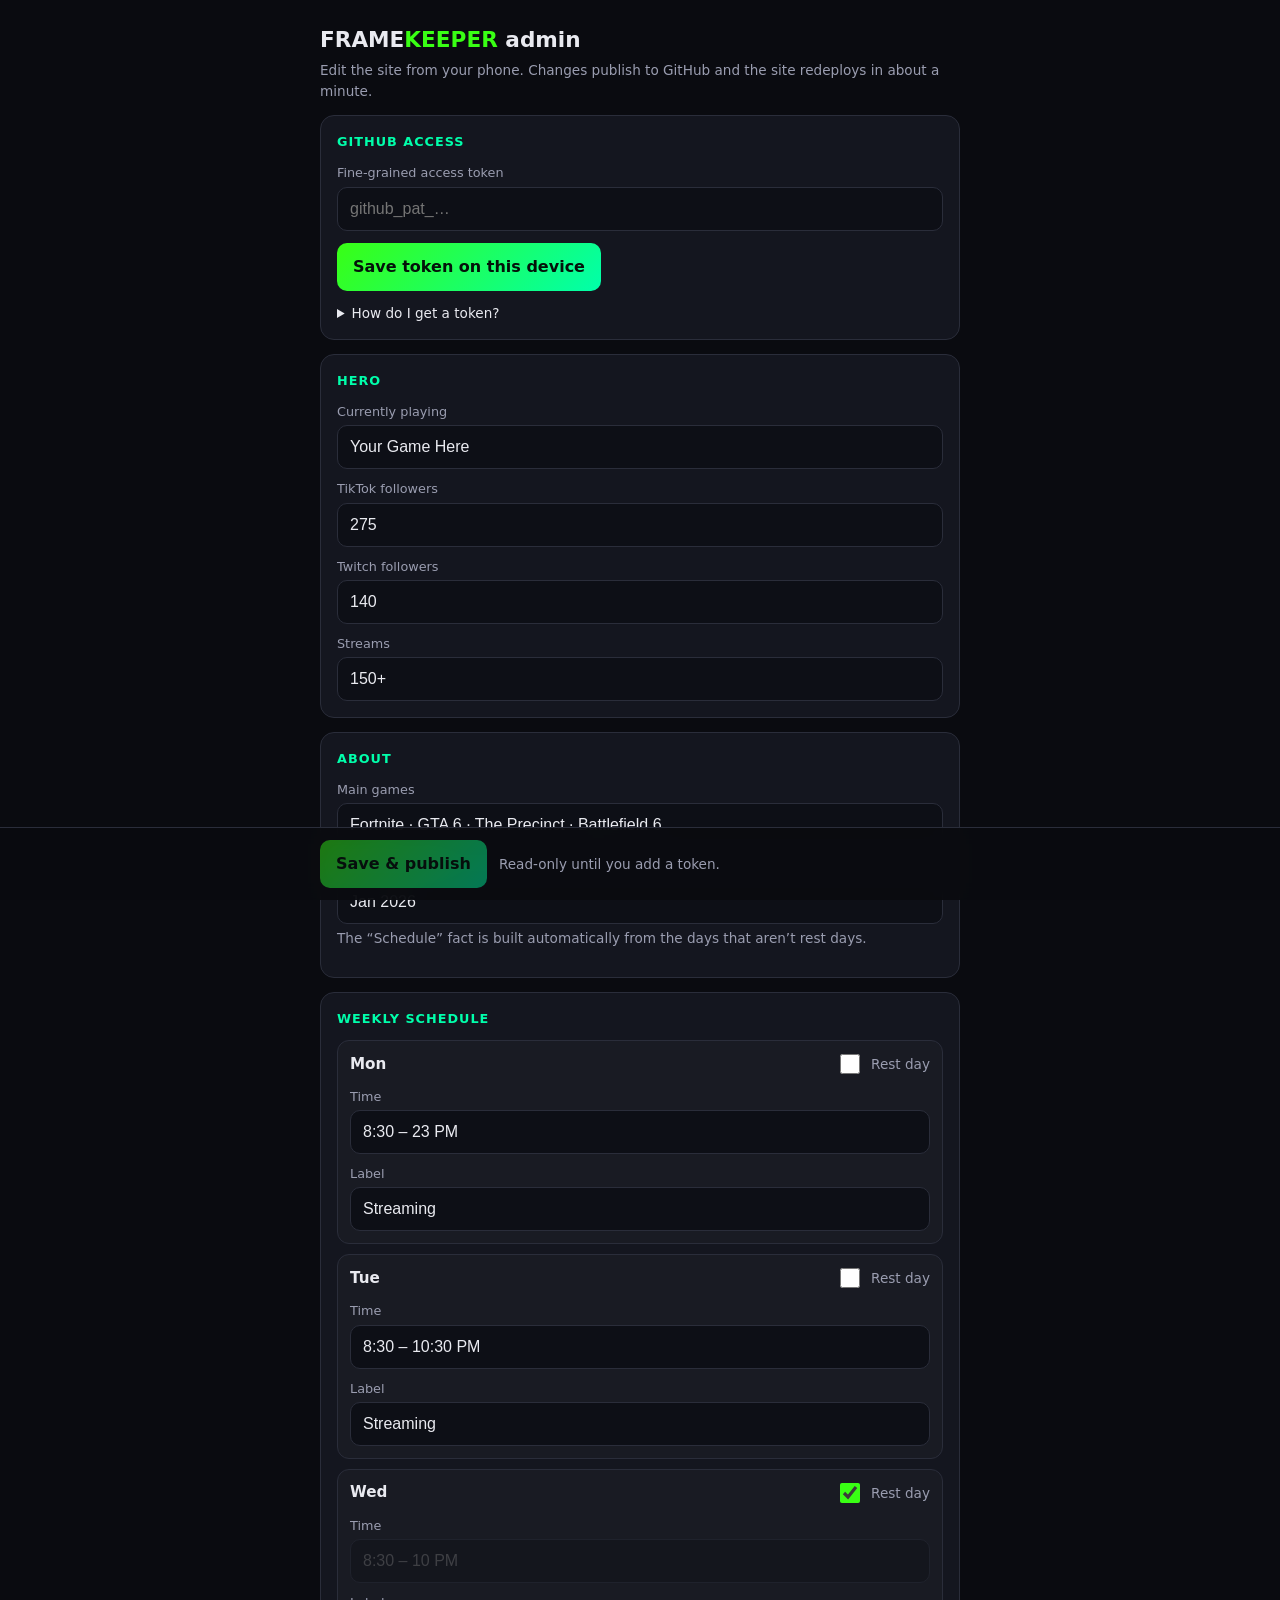
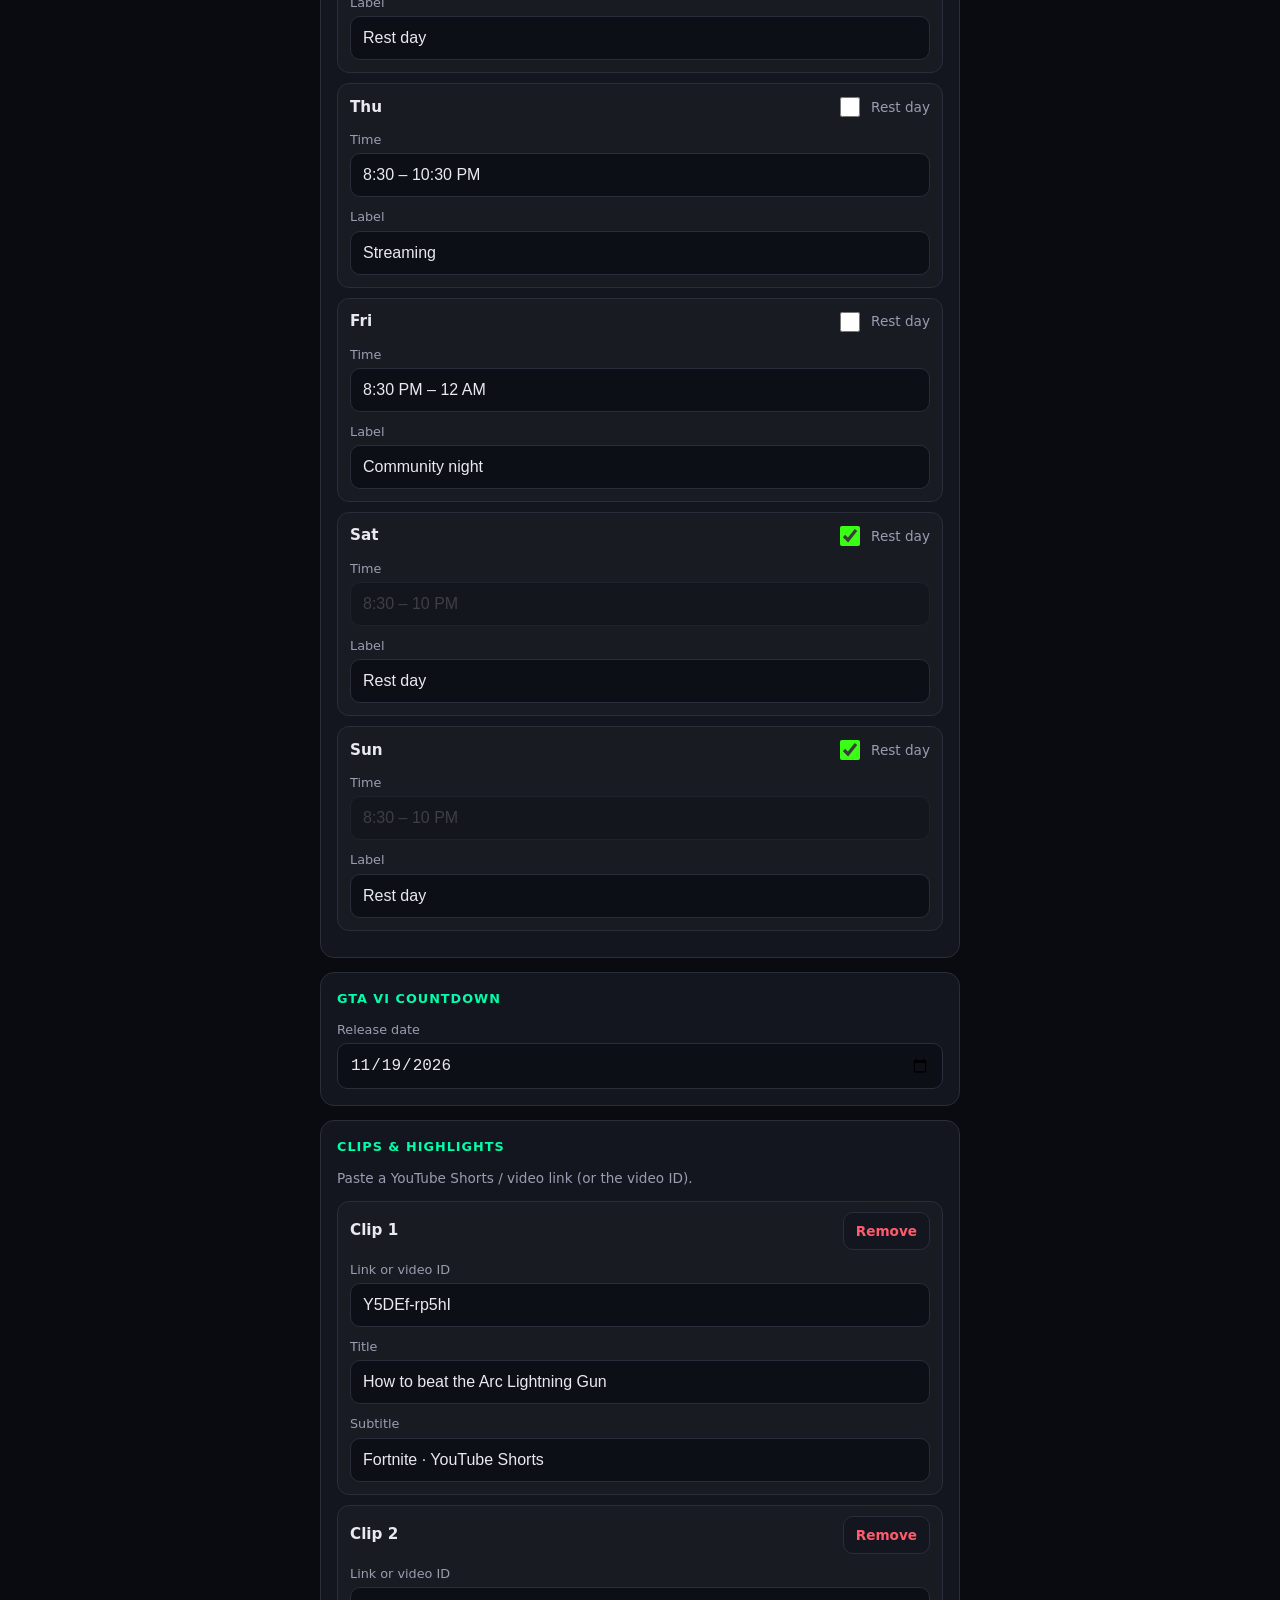
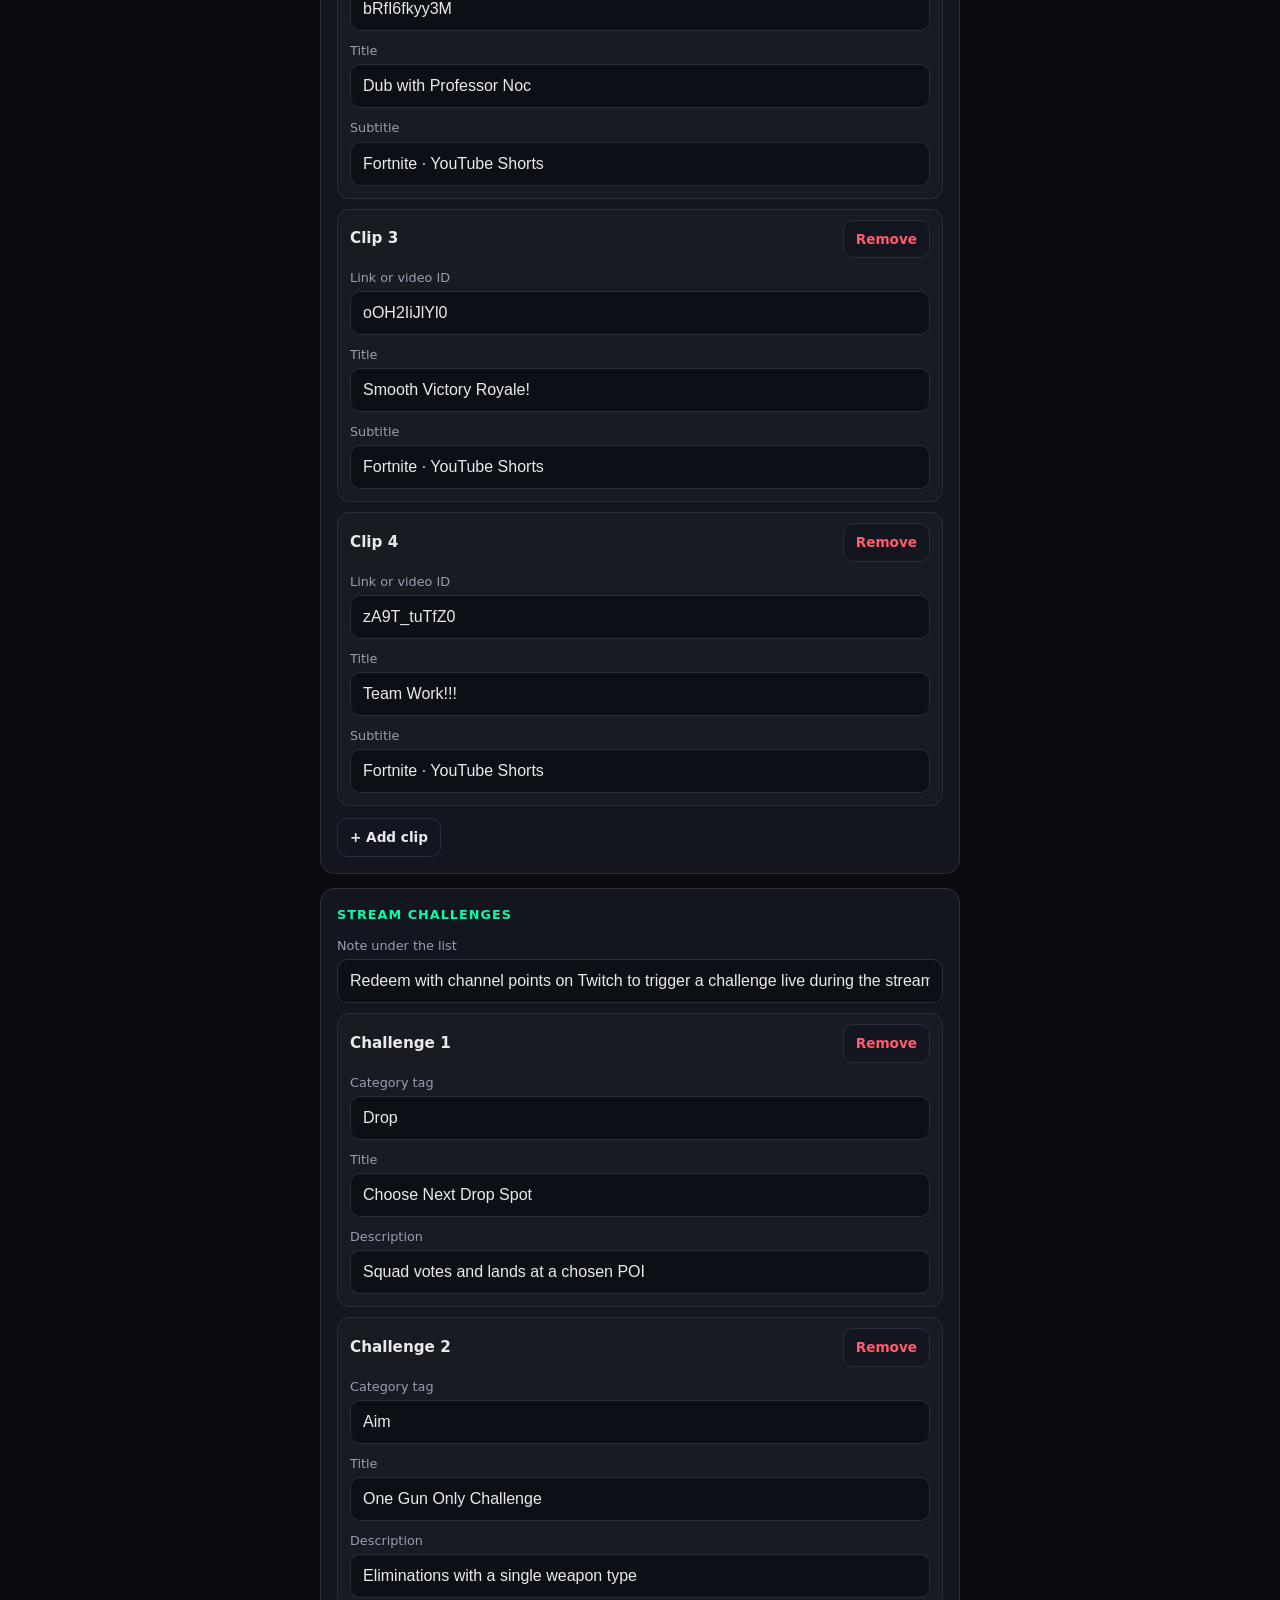
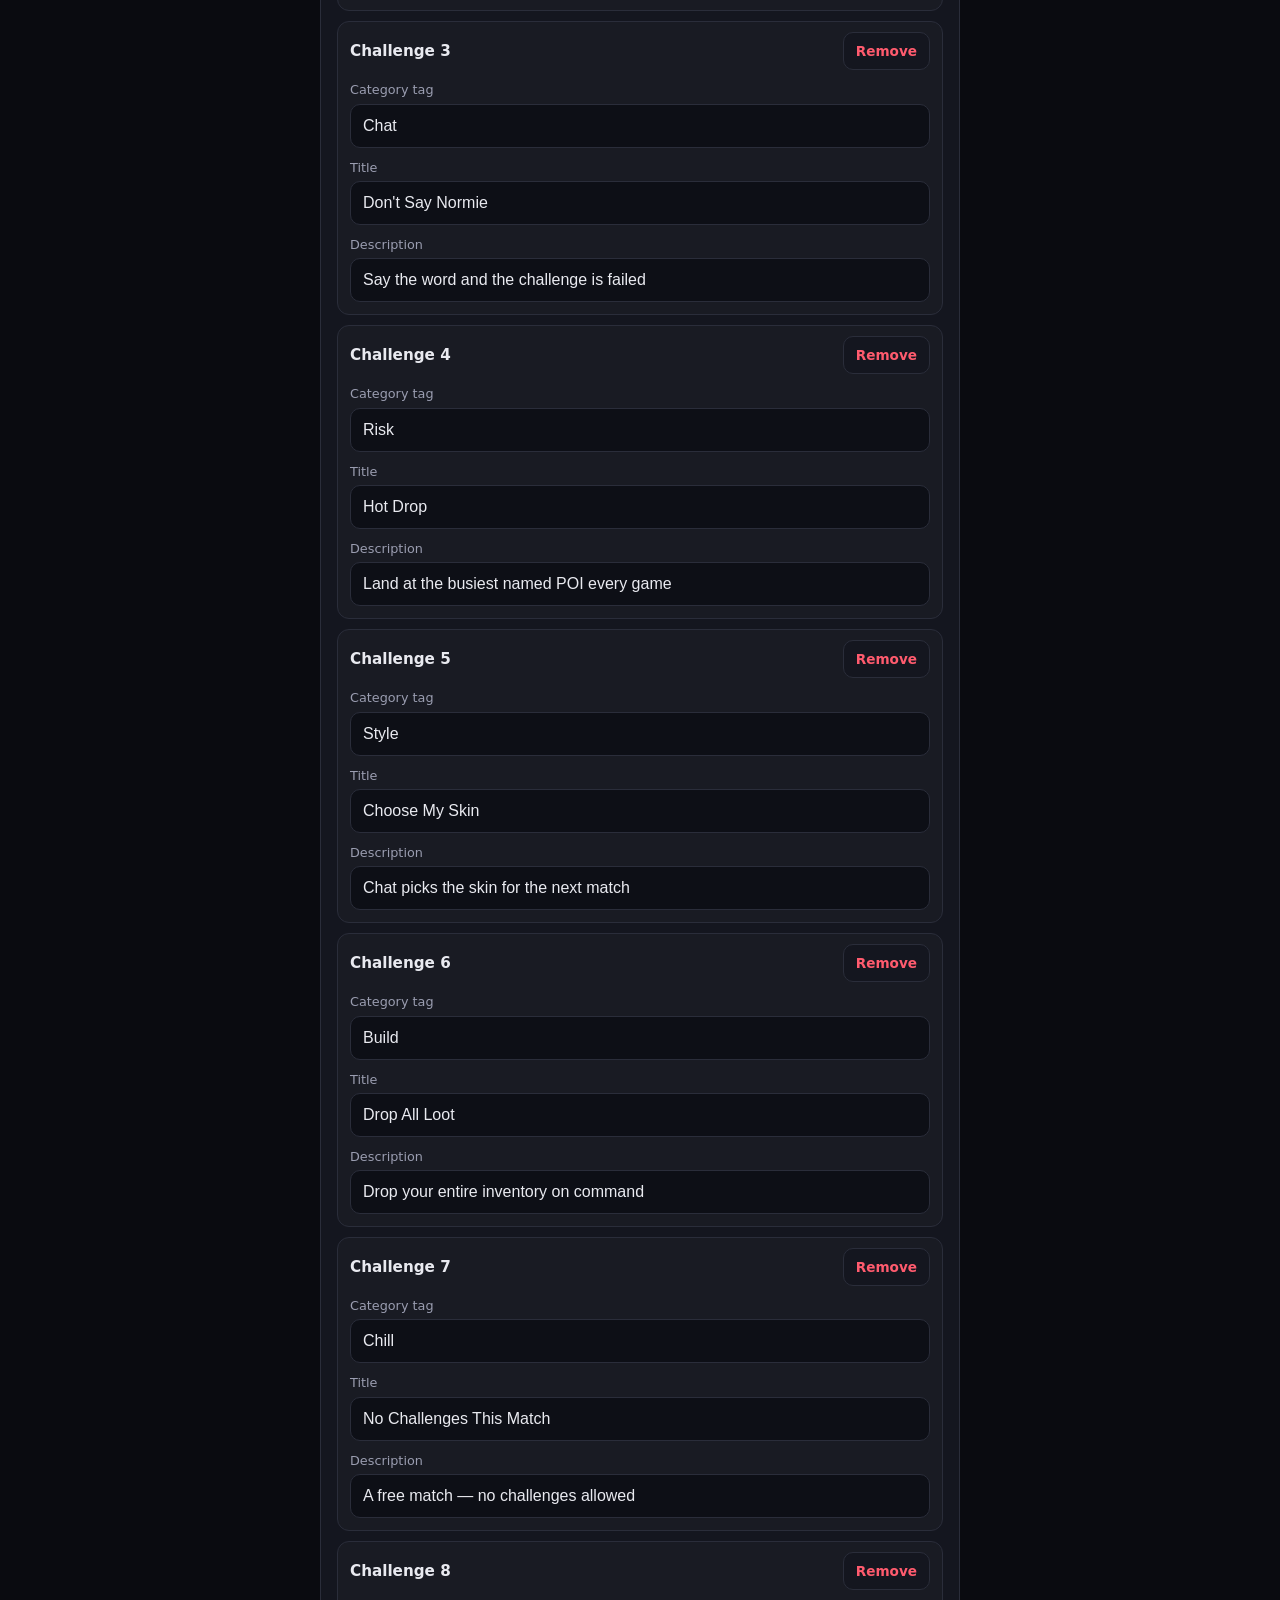
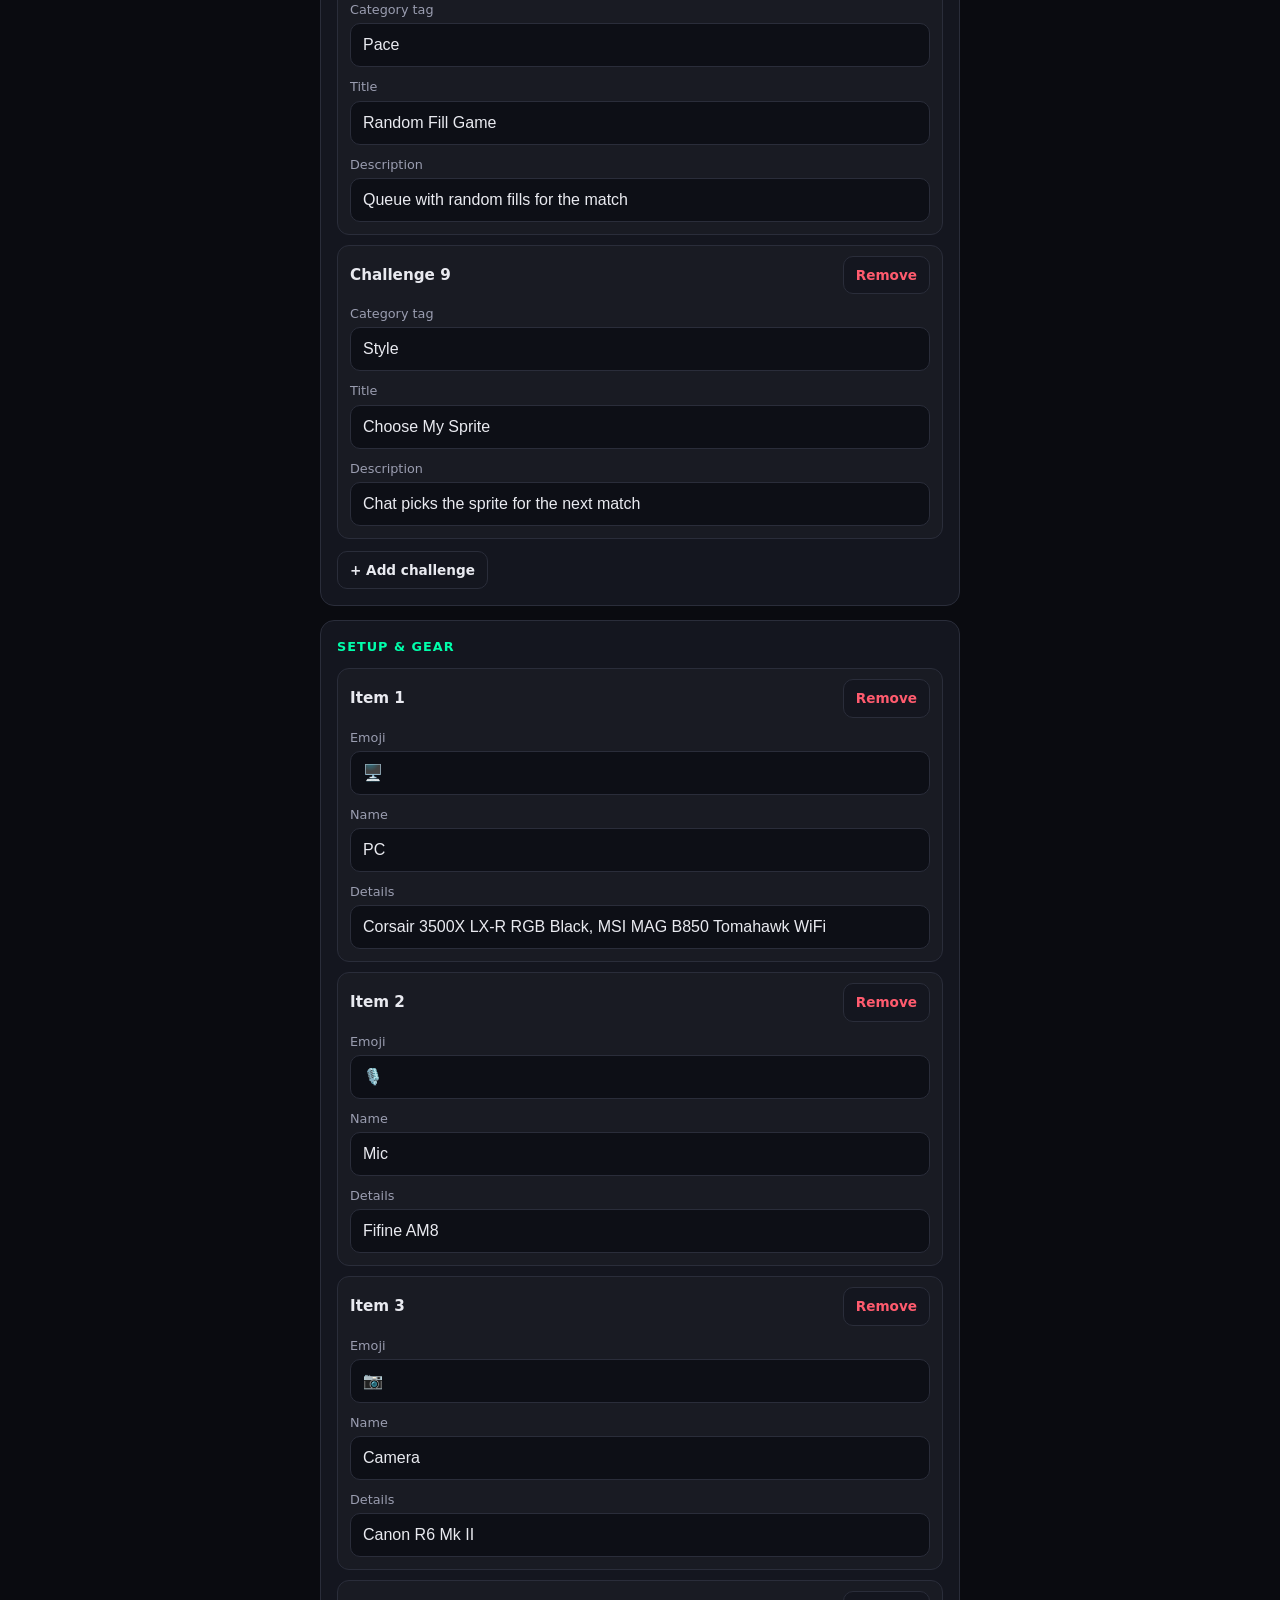
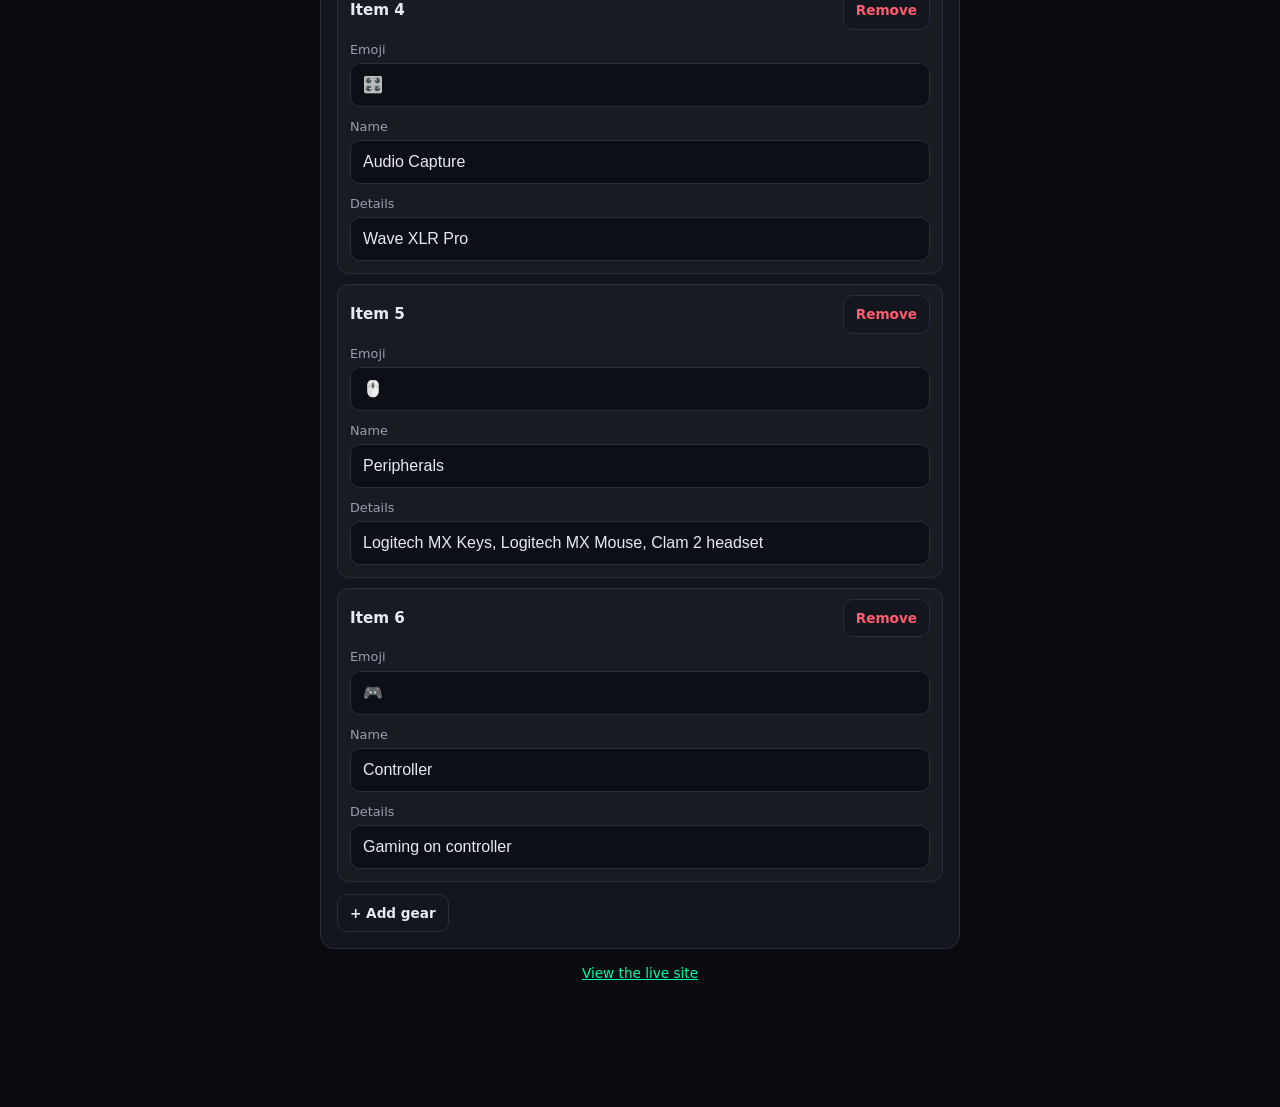
==== commit c11b67ee: "Add Twitch followers stat (140) and label existing count as TikTok Co-Authored-By: Claude Sonnet 5.5" ====
--- a/streamer-site/admin.html
+++ b/streamer-site/admin.html
@@ -108,8 +108,10 @@
       <h2>Hero</h2>
       <label for="currentlyPlaying">Currently playing</label>
       <input type="text" id="currentlyPlaying">
-      <label for="followers">Followers</label>
+      <label for="followers">TikTok followers</label>
       <input type="text" id="followers" inputmode="numeric">
+      <label for="twitchFollowers">Twitch followers</label>
+      <input type="text" id="twitchFollowers" inputmode="numeric">
       <label for="streams">Streams</label>
       <input type="text" id="streams">
     </section>
@@ -371,6 +373,7 @@
 function fillForm(d) {
   $('currentlyPlaying').value = d.currentlyPlaying || '';
   $('followers').value = (d.stats && d.stats.followers) || '';
+  $('twitchFollowers').value = (d.stats && d.stats.twitchFollowers) || '';
   $('streams').value = (d.stats && d.stats.streams) || '';
   $('mainGames').value = (d.facts && d.facts.mainGames) || '';
   $('streamingSince').value = (d.facts && d.facts.streamingSince) || '';
@@ -444,7 +447,12 @@
     result: {
       ...data,
       currentlyPlaying: $('currentlyPlaying').value.trim(),
-      stats: { followers: $('followers').value.trim(), streams: $('streams').value.trim() },
+      stats: {
+        ...data.stats,
+        followers: $('followers').value.trim(),
+        twitchFollowers: $('twitchFollowers').value.trim(),
+        streams: $('streams').value.trim()
+      },
       facts: { mainGames: $('mainGames').value.trim(), streamingSince: $('streamingSince').value.trim() },
       schedule,
       gta6: { releaseDate: $('releaseDate').value },
@@ -465,7 +473,7 @@
 
   const { result, badClips } = collectForm();
   if (badClips.length) { setStatus(`Clip ${badClips.join(', ')}: couldn’t find a video ID in that link.`, 'err'); return; }
-  if (!result.stats.followers) { setStatus('Followers can’t be empty.', 'err'); return; }
+  if (!result.stats.followers) { setStatus('TikTok followers can’t be empty.', 'err'); return; }
   if (!result.gta6.releaseDate) { setStatus('Pick a GTA VI release date.', 'err'); return; }
 
   const button = $('publish');
